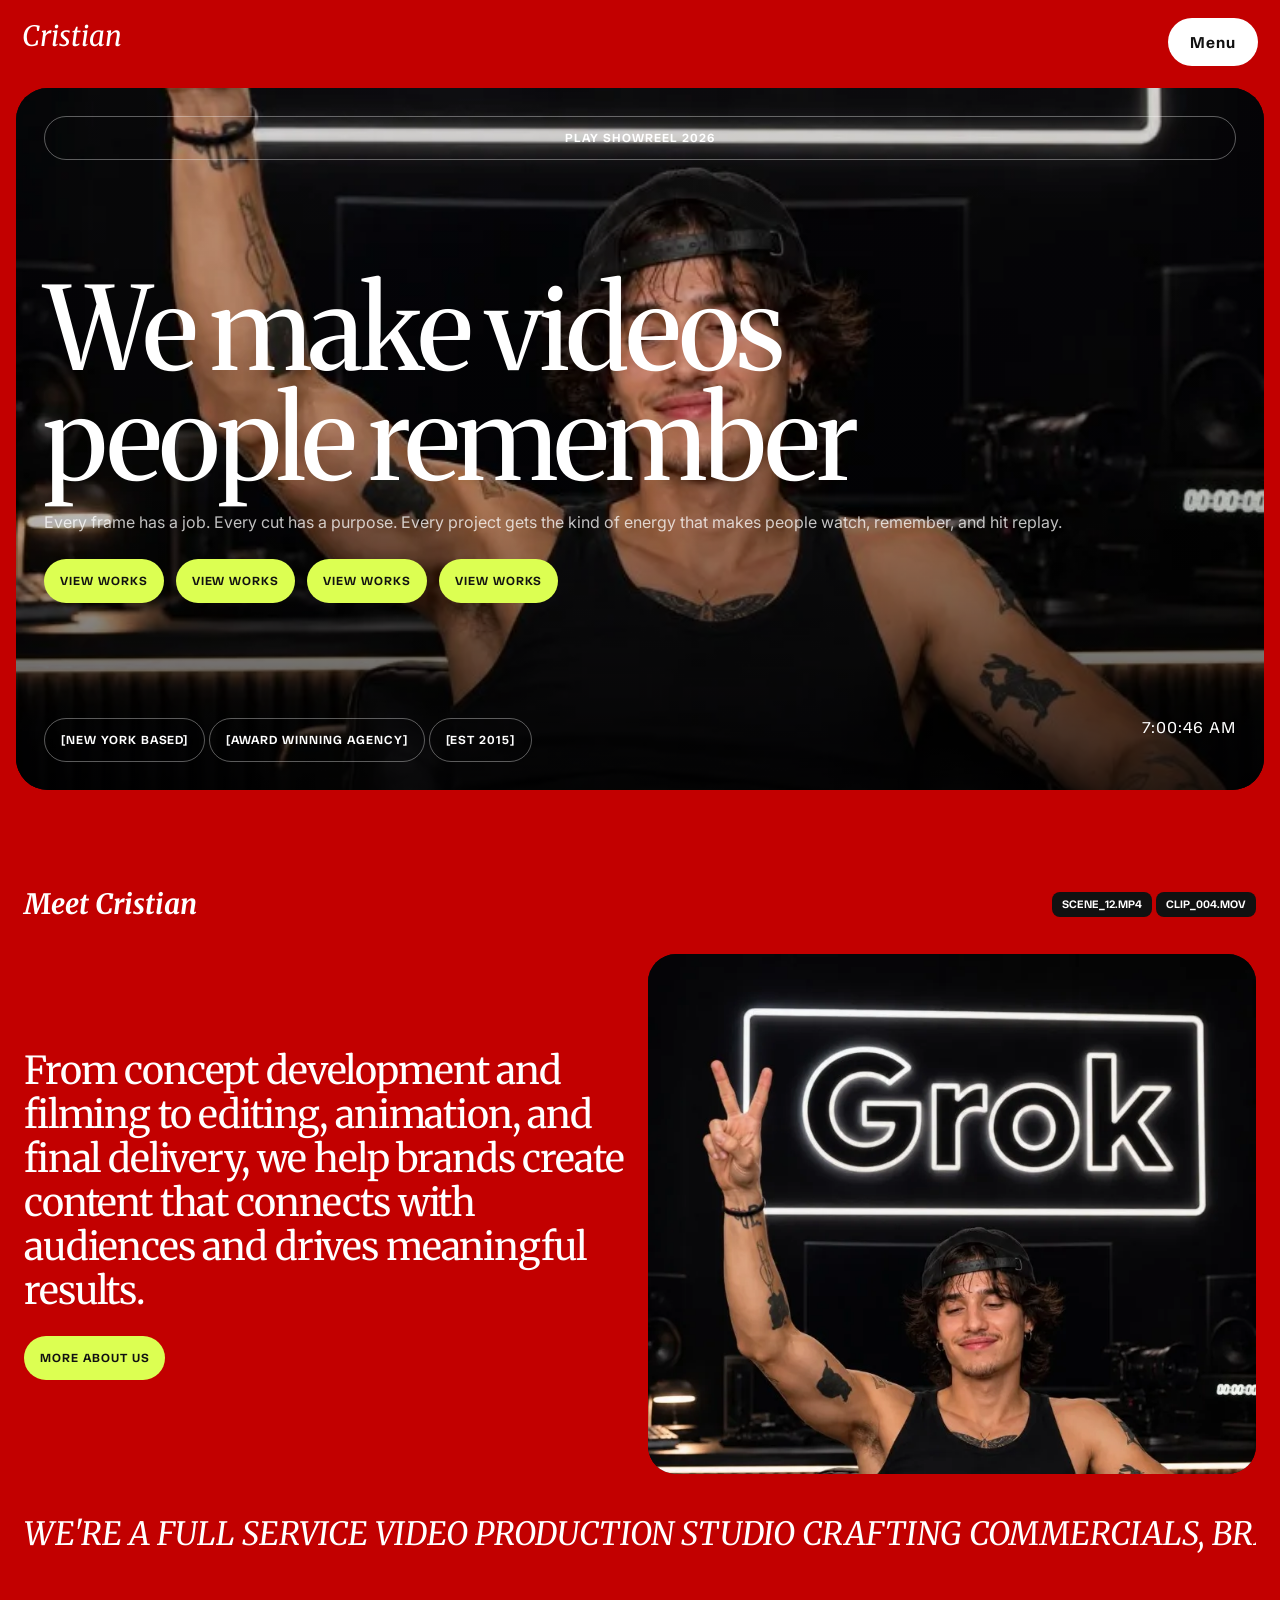
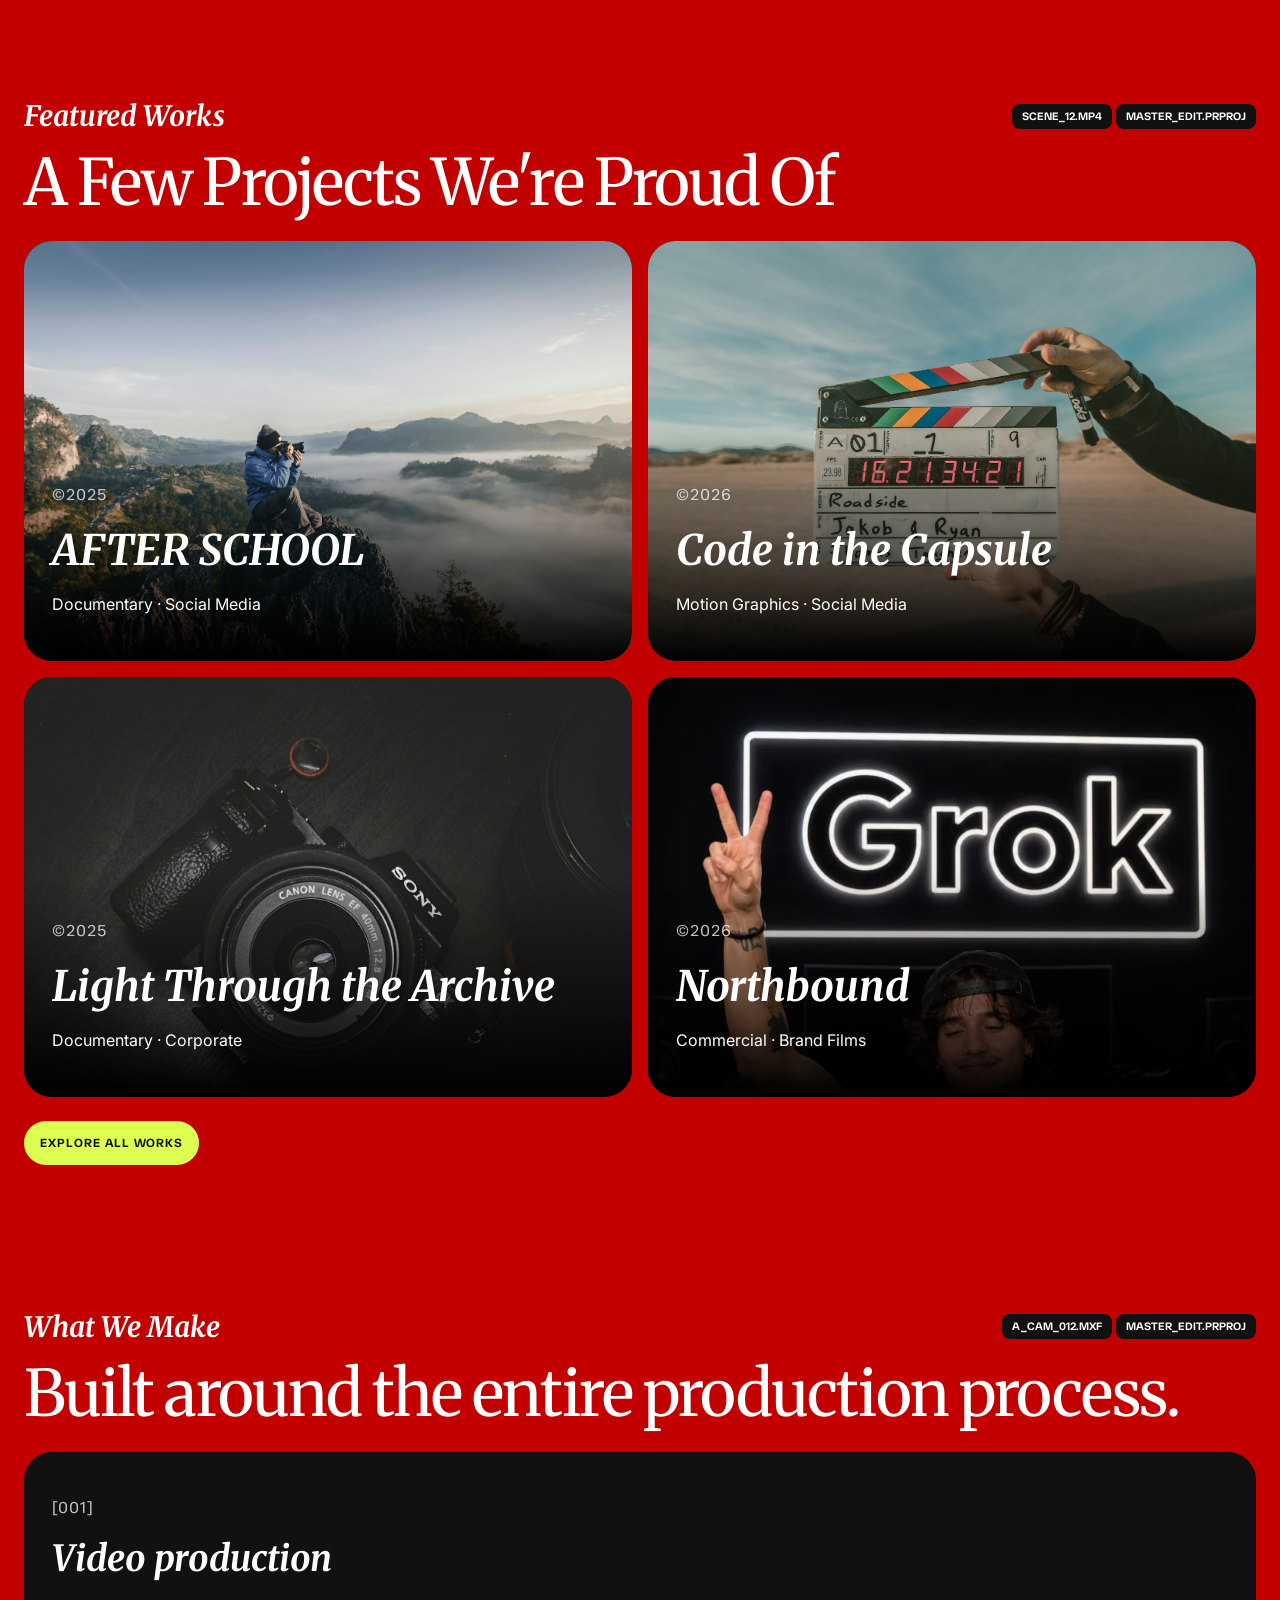
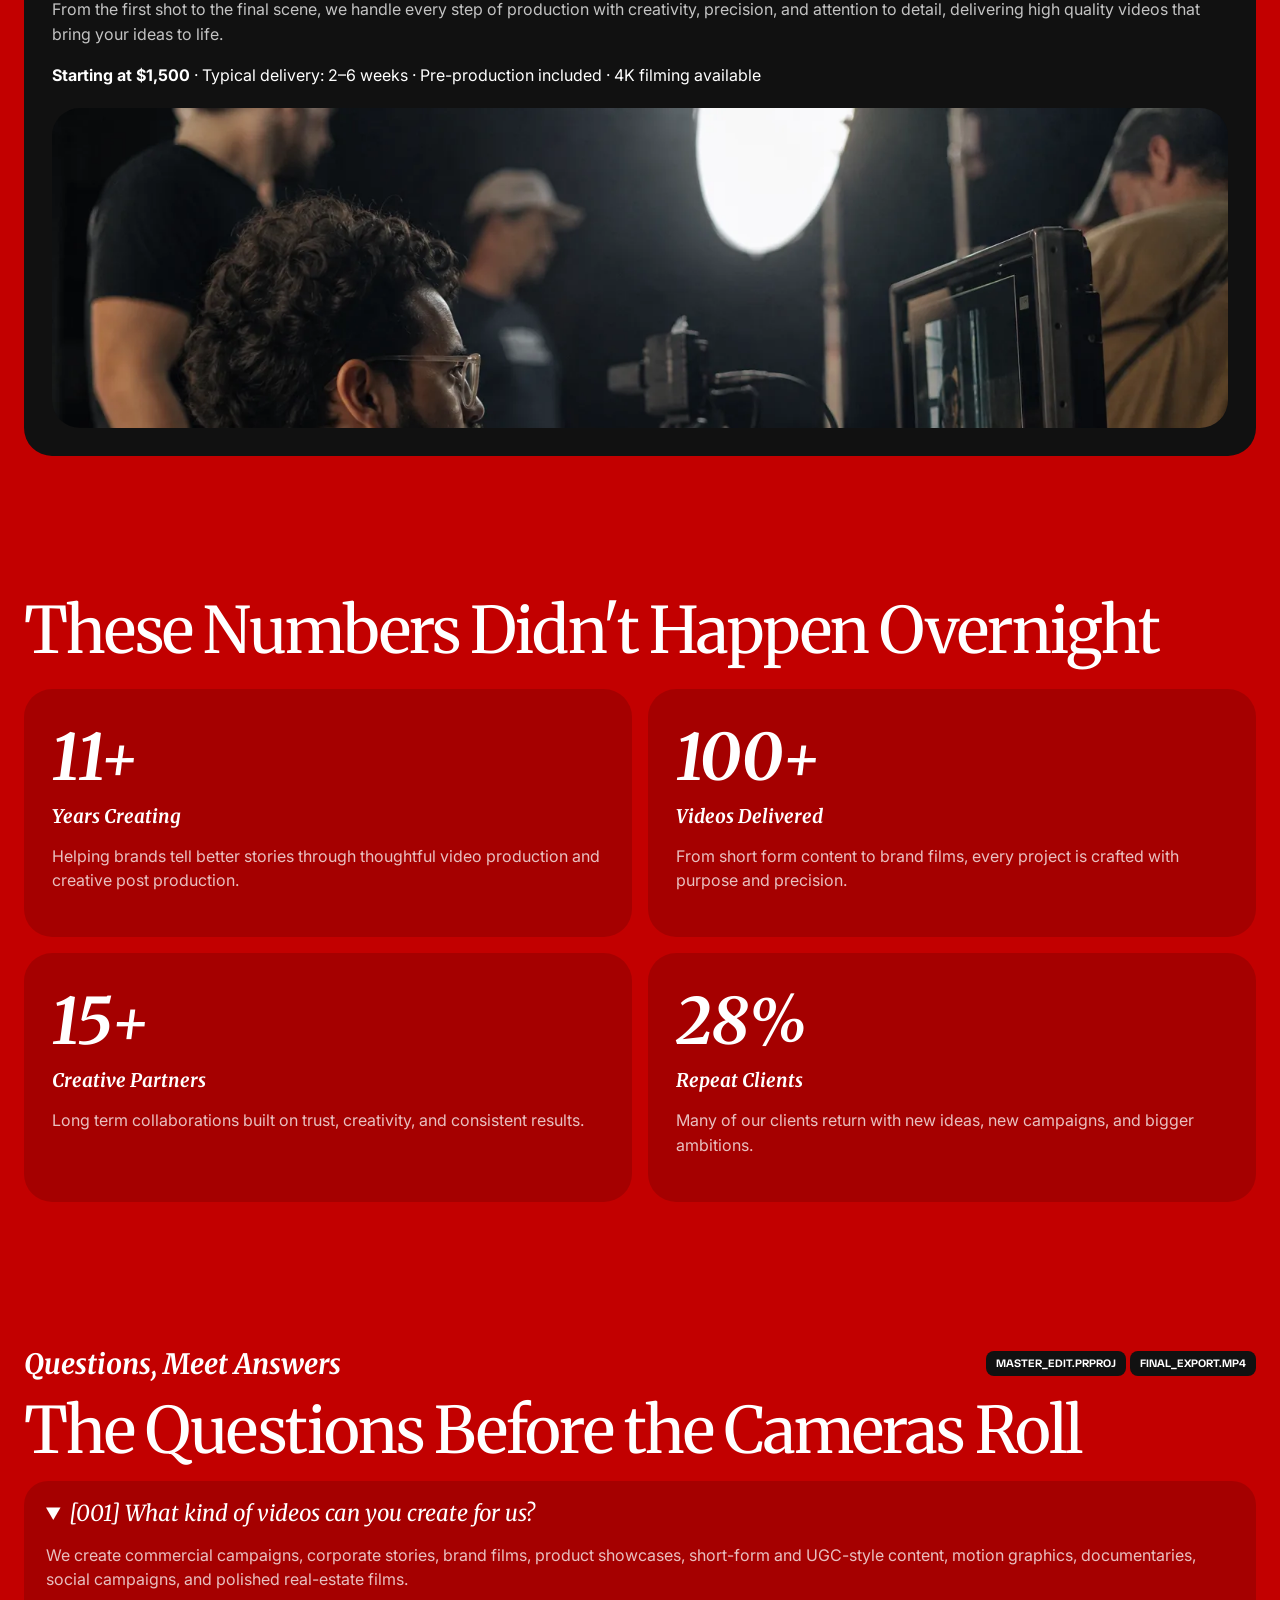
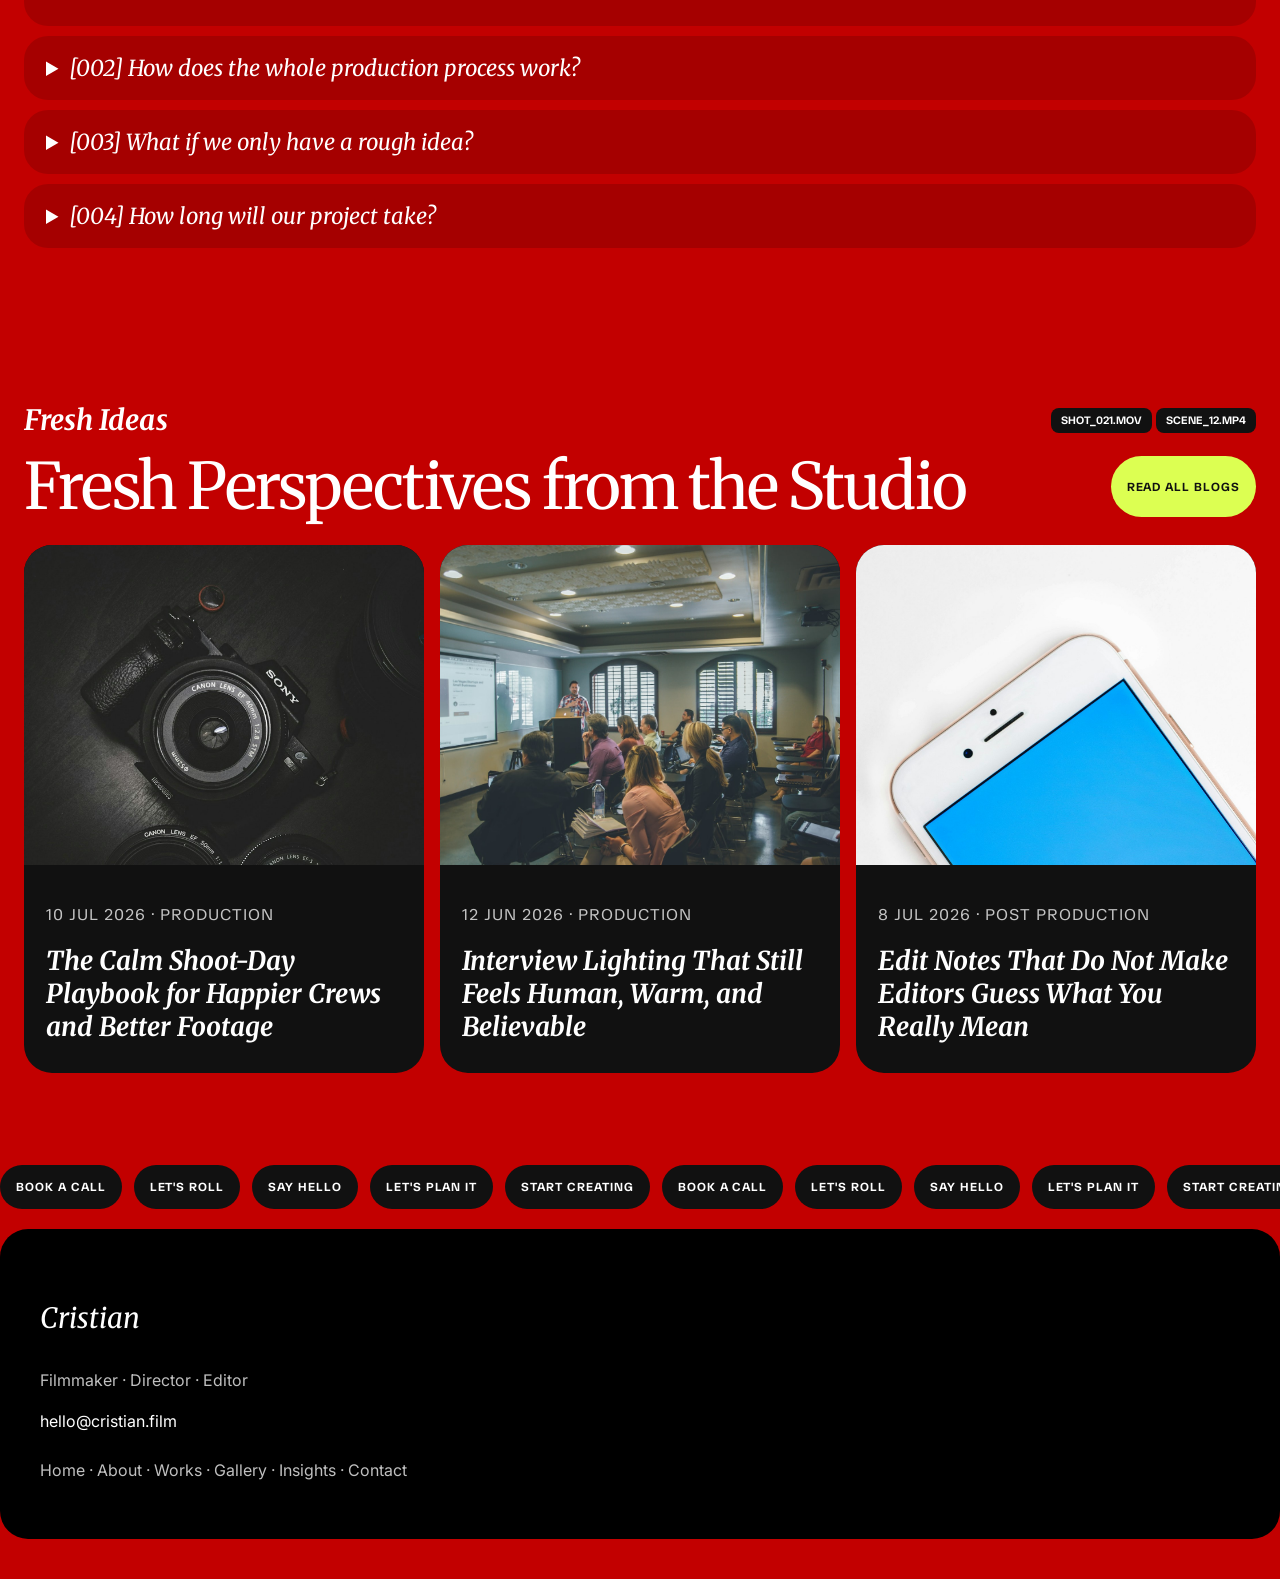
==== index.html @ 37e39948 "Publish Cristian as a static VideoFolio clone with personal photos. Co-authored-by: Cursor <cursorag" ====
<!doctype html>
<html lang="en">
<head>
  <meta charset="utf-8">
  <meta name="viewport" content="width=device-width, initial-scale=1">
  <title>Cristian — We make videos people remember</title>
  <link rel="stylesheet" href="css/site.css">
</head>
<body>
  <header class="topbar">
    <a class="logo" href="index.html">Cristian</a>
    <button class="menu-btn" id="open-menu" type="button">Menu</button>
  </header>

  <div class="overlay" id="overlay">
    <div class="overlay-top">
      <a class="logo" href="index.html">Cristian</a>
      <button class="menu-btn" id="close-menu" type="button">Close</button>
    </div>
    <nav>
      <a href="index.html"><span class="num">[01]</span> Home</a>
      <a href="works/index.html"><span class="num">[02]</span> Works</a>
      <a href="gallery/index.html"><span class="num">[03]</span> Gallery</a>
      <a href="insights/index.html"><span class="num">[04]</span> Insights</a>
      <a href="about/index.html"><span class="num">[05]</span> About</a>
      <a href="contact/index.html"><span class="num">[06]</span> Contact</a>
    </nav>
    <div class="overlay-foot">
      <button type="button" id="copy-email">hello@cristian.film</button>
      <span id="clock" class="mono"></span>
    </div>
  </div>

  <section class="hero-wrap">
    <div class="hero">
      <img src="img/cristian.webp" alt="Cristian">
      <div class="hero-inner">
        <a class="pill pill-ghost" href="contact/index.html">Play Showreel 2026</a>
        <div>
          <h1>We make videos people remember</h1>
          <p class="muted">Every frame has a job. Every cut has a purpose. Every project gets the kind of energy that makes people watch, remember, and hit replay.</p>
          <div class="marquee" style="max-width:520px;margin-top:24px">
            <div class="marquee-track">
              <a class="pill pill-lime" href="works/index.html">View Works</a>
              <a class="pill pill-lime" href="works/index.html">View Works</a>
              <a class="pill pill-lime" href="works/index.html">View Works</a>
              <a class="pill pill-lime" href="works/index.html">View Works</a>
              <a class="pill pill-lime" href="works/index.html">View Works</a>
              <a class="pill pill-lime" href="works/index.html">View Works</a>
              <a class="pill pill-lime" href="works/index.html">View Works</a>
              <a class="pill pill-lime" href="works/index.html">View Works</a>
            </div>
          </div>
        </div>
        <div style="display:flex;justify-content:space-between;gap:12px;flex-wrap:wrap">
          <div>
            <span class="pill pill-ghost">[new york based]</span>
            <span class="pill pill-ghost">[AWARD WINNING AGENCY]</span>
            <span class="pill pill-ghost">[EST 2015]</span>
          </div>
          <span id="clock-hero" class="mono"></span>
        </div>
      </div>
    </div>
  </section>

  <section class="section">
    <div class="kicker">
      <h2>Meet Cristian</h2>
      <div><span class="file">SCENE_12.MP4</span> <span class="file">CLIP_004.MOV</span></div>
    </div>
    <div class="grid-2" style="margin-top:32px;align-items:center">
      <div>
        <p class="h2" style="font-size:clamp(1.6rem,3vw,2.6rem);line-height:1.15">From concept development and filming to editing, animation, and final delivery, we help brands create content that connects with audiences and drives meaningful results.</p>
        <a class="pill pill-lime" href="about/index.html" style="margin-top:24px">More About Us</a>
      </div>
      <div class="card" style="min-height:520px">
        <img src="img/cristian.webp" alt="Cristian" style="object-position:top">
      </div>
    </div>
    <div class="marquee" style="margin-top:40px">
      <div class="marquee-track">
        <span class="serif" style="font-style:italic;font-size:32px;white-space:nowrap">WE'RE A FULL SERVICE VIDEO PRODUCTION STUDIO CRAFTING COMMERCIALS, BRAND FILMS, MOTION GRAPHICS, AND DIGITAL CONTENT FOR MODERN BUSINESSES. — </span>
        <span class="serif" style="font-style:italic;font-size:32px;white-space:nowrap">WE'RE A FULL SERVICE VIDEO PRODUCTION STUDIO CRAFTING COMMERCIALS, BRAND FILMS, MOTION GRAPHICS, AND DIGITAL CONTENT FOR MODERN BUSINESSES. — </span>
      </div>
    </div>
  </section>

  <section class="section">
    <div class="kicker">
      <h2>Featured Works</h2>
      <div><span class="file">SCENE_12.MP4</span> <span class="file">MASTER_EDIT.PRPROJ</span></div>
    </div>
    <h2 class="h2" style="margin-top:18px">A Few Projects We're Proud Of</h2>
    <div class="grid-2" style="margin-top:28px">
      <a class="card work" href="works/index.html"><img src="img/work-01.jpg" alt=""><div class="cap"><p class="mono muted">©2025</p><h3>AFTER SCHOOL</h3><p>Documentary · Social Media</p></div></a>
      <a class="card work" href="works/index.html"><img src="img/work-02.jpg" alt=""><div class="cap"><p class="mono muted">©2026</p><h3>Code in the Capsule</h3><p>Motion Graphics · Social Media</p></div></a>
      <a class="card work" href="works/index.html"><img src="img/work-04.jpg" alt=""><div class="cap"><p class="mono muted">©2025</p><h3>Light Through the Archive</h3><p>Documentary · Corporate</p></div></a>
      <a class="card work" href="works/index.html"><img src="img/cristian.webp" alt=""><div class="cap"><p class="mono muted">©2026</p><h3>Northbound</h3><p>Commercial · Brand Films</p></div></a>
    </div>
    <a class="pill pill-lime" href="works/index.html" style="margin-top:24px">Explore All Works</a>
  </section>

  <section class="section">
    <div class="kicker">
      <h2>What We Make</h2>
      <div><span class="file">A_CAM_012.MXF</span> <span class="file">MASTER_EDIT.PRPROJ</span></div>
    </div>
    <h2 class="h2" style="margin:18px 0 28px">Built around the entire production process.</h2>
    <div class="black-box">
      <p class="mono muted">[001]</p>
      <h3 class="serif" style="font-style:italic;font-size:36px;margin:8px 0">Video production</h3>
      <p class="muted">From the first shot to the final scene, we handle every step of production with creativity, precision, and attention to detail, delivering high quality videos that bring your ideas to life.</p>
      <p><strong>Starting at $1,500</strong> · Typical delivery: 2–6 weeks · Pre-production included · 4K filming available</p>
      <div class="card" style="margin-top:20px;height:320px"><img src="img/work-07.webp" alt=""></div>
    </div>
  </section>

  <section class="section">
    <h2 class="h2">These Numbers Didn't Happen Overnight</h2>
    <div class="grid-2" style="margin-top:28px">
      <div class="stat"><b>11+</b><h3>Years Creating</h3><p class="muted">Helping brands tell better stories through thoughtful video production and creative post production.</p></div>
      <div class="stat"><b>100+</b><h3>Videos Delivered</h3><p class="muted">From short form content to brand films, every project is crafted with purpose and precision.</p></div>
      <div class="stat"><b>15+</b><h3>Creative Partners</h3><p class="muted">Long term collaborations built on trust, creativity, and consistent results.</p></div>
      <div class="stat"><b>28%</b><h3>Repeat Clients</h3><p class="muted">Many of our clients return with new ideas, new campaigns, and bigger ambitions.</p></div>
    </div>
  </section>

  <section class="section">
    <div class="kicker">
      <h2>Questions, Meet Answers</h2>
      <div><span class="file">MASTER_EDIT.PRPROJ</span> <span class="file">FINAL_EXPORT.MP4</span></div>
    </div>
    <h2 class="h2" style="margin:18px 0 20px">The Questions Before the Cameras Roll</h2>
    <details open><summary>[001] What kind of videos can you create for us?</summary><p class="muted">We create commercial campaigns, corporate stories, brand films, product showcases, short-form and UGC-style content, motion graphics, documentaries, social campaigns, and polished real-estate films.</p></details>
    <details><summary>[002] How does the whole production process work?</summary><p class="muted">Every project starts with a relaxed discovery conversation about your audience, message, goals, references, timeline, and the practical details that keep everyone sane.</p></details>
    <details><summary>[003] What if we only have a rough idea?</summary><p class="muted">That is completely fine—rough ideas are often where the interesting projects begin. You can come to us with a product, a deadline, or a note that simply says make this feel more human.</p></details>
    <details><summary>[004] How long will our project take?</summary><p class="muted">A focused edit or short-form package often takes about one to three weeks, while a larger production commonly needs four to eight weeks or more.</p></details>
  </section>

  <section class="section">
    <div class="kicker">
      <h2>Fresh Ideas</h2>
      <div><span class="file">SHOT_021.MOV</span> <span class="file">SCENE_12.MP4</span></div>
    </div>
    <div style="display:flex;justify-content:space-between;gap:16px;flex-wrap:wrap;margin-top:18px">
      <h2 class="h2">Fresh Perspectives from the Studio</h2>
      <a class="pill pill-lime" href="insights/index.html">Read All Blogs</a>
    </div>
    <div class="grid-3" style="margin-top:28px">
      <a class="card" href="insights/calm-shoot-day/index.html"><img src="img/blog-01.jpg" alt=""><div style="padding:22px"><p class="mono muted">10 Jul 2026 · Production</p><h3 class="serif" style="font-style:italic;font-size:26px">The Calm Shoot-Day Playbook for Happier Crews and Better Footage</h3></div></a>
      <a class="card" href="insights/interview-lighting/index.html"><img src="img/blog-02.jpg" alt=""><div style="padding:22px"><p class="mono muted">12 Jun 2026 · Production</p><h3 class="serif" style="font-style:italic;font-size:26px">Interview Lighting That Still Feels Human, Warm, and Believable</h3></div></a>
      <a class="card" href="insights/how-we-build-a-showreel/index.html"><img src="img/blog-03.jpg" alt=""><div style="padding:22px"><p class="mono muted">8 Jul 2026 · Post Production</p><h3 class="serif" style="font-style:italic;font-size:26px">Edit Notes That Do Not Make Editors Guess What You Really Mean</h3></div></a>
    </div>
  </section>

  <footer>
    <div class="marquee">
      <div class="marquee-track">
        <a class="pill pill-dark" href="contact/index.html">Book a Call</a>
        <a class="pill pill-dark" href="contact/index.html">Let's Roll</a>
        <a class="pill pill-dark" href="contact/index.html">Say Hello</a>
        <a class="pill pill-dark" href="contact/index.html">Let's Plan It</a>
        <a class="pill pill-dark" href="contact/index.html">Start Creating</a>
        <a class="pill pill-dark" href="contact/index.html">Book a Call</a>
        <a class="pill pill-dark" href="contact/index.html">Let's Roll</a>
        <a class="pill pill-dark" href="contact/index.html">Say Hello</a>
        <a class="pill pill-dark" href="contact/index.html">Let's Plan It</a>
        <a class="pill pill-dark" href="contact/index.html">Start Creating</a>
      </div>
    </div>
    <div class="foot-box">
      <p class="logo">Cristian</p>
      <p class="muted">Filmmaker · Director · Editor</p>
      <p><a href="mailto:hello@cristian.film">hello@cristian.film</a></p>
      <p class="muted" style="margin-top:24px">Home · About · Works · Gallery · Insights · Contact</p>
    </div>
  </footer>
  <script src="js/site.js"></script>
</body>
</html>
---- css/site.css ----
@import url("https://fonts.googleapis.com/css2?family=Inter:wght@400;500;600;700&family=Merriweather:ital,wght@0,400;0,700;0,900;1,400;1,700&family=TASA+Orbiter:wght@600;700;800&display=swap");

:root {
  --red: #c20000;
  --lime: #dcff52;
  --black: #0d0d0d;
  --white: #ffffff;
}

* { box-sizing: border-box; }
html { scroll-behavior: smooth; }
body {
  margin: 0;
  background: var(--red);
  color: var(--white);
  font-family: Inter, system-ui, sans-serif;
  overflow-x: hidden;
}
img { max-width: 100%; display: block; }
a { color: inherit; text-decoration: none; }
button { font: inherit; cursor: pointer; border: 0; background: none; color: inherit; }
::selection { background: var(--lime); color: #111; }

.serif { font-family: Merriweather, Georgia, serif; }
.mono { font-family: "TASA Orbiter", ui-monospace, monospace; letter-spacing: 0.06em; text-transform: uppercase; }

.topbar {
  position: fixed; inset: 0 0 auto 0; z-index: 50;
  display: flex; justify-content: space-between; align-items: flex-start;
  padding: 18px 22px; pointer-events: none;
}
.topbar a, .topbar button { pointer-events: auto; }
.logo { font-family: Merriweather, Georgia, serif; font-style: italic; font-size: 28px; }
.menu-btn {
  background: #fff; color: #111; border-radius: 999px;
  min-height: 48px; padding: 0 22px; font-family: "TASA Orbiter", monospace;
  font-weight: 700; letter-spacing: 0.06em;
}
.menu-btn:hover { background: var(--lime); }

.overlay {
  position: fixed; inset: 0; z-index: 60; background: var(--red);
  display: none; overflow: auto;
}
.overlay.open { display: block; }
.overlay-top { display: flex; justify-content: space-between; padding: 18px 22px; }
.overlay nav { padding: 4vh 8vw 8vh; }
.overlay nav a {
  display: flex; gap: 18px; align-items: baseline;
  font-family: Merriweather, Georgia, serif;
  font-size: clamp(2.4rem, 8vw, 6.4rem); line-height: 0.92;
}
.overlay nav a:hover { color: var(--lime); }
.overlay .num { font-family: "TASA Orbiter", monospace; font-size: 14px; opacity: 0.7; }
.overlay-foot {
  display: flex; justify-content: space-between; gap: 24px; flex-wrap: wrap;
  padding: 0 8vw 40px; font-family: Merriweather, Georgia, serif; font-style: italic; font-size: 22px;
}

.hero-wrap { padding: 88px 16px 24px; }
.hero {
  position: relative; min-height: 78vh; border-radius: 32px; overflow: hidden;
  background: #111;
}
.hero img, .hero video { position: absolute; inset: 0; width: 100%; height: 100%; object-fit: cover; }
.hero::after {
  content: ""; position: absolute; inset: 0;
  background: linear-gradient(to top, rgba(0,0,0,.78), rgba(0,0,0,.2) 45%, rgba(0,0,0,.15));
}
.hero-inner { position: relative; z-index: 1; min-height: 78vh; display: flex; flex-direction: column; justify-content: space-between; padding: 28px; }
.pill {
  display: inline-flex; align-items: center; justify-content: center;
  min-height: 44px; padding: 8px 16px; border-radius: 999px;
  font-family: "TASA Orbiter", monospace; font-size: 12px; font-weight: 700; letter-spacing: 0.08em; text-transform: uppercase;
}
.pill-lime { background: var(--lime); color: #111; }
.pill-ghost { border: 1px solid rgba(255,255,255,.35); }
.pill-dark { background: #111; color: #fff; }
h1, .h1 {
  font-family: Merriweather, Georgia, serif; font-weight: 400; letter-spacing: -0.03em;
  line-height: 0.95; font-size: clamp(2.8rem, 9vw, 7.2rem); margin: 0;
}
.h2 {
  font-family: Merriweather, Georgia, serif; font-weight: 400; letter-spacing: -0.03em;
  line-height: 0.95; font-size: clamp(2rem, 5vw, 4.4rem); margin: 0;
}
.section { padding: 72px 24px; max-width: 1600px; margin: 0 auto; }
.kicker { display: flex; justify-content: space-between; align-items: center; gap: 16px; flex-wrap: wrap; }
.kicker h2 { font-family: Merriweather, Georgia, serif; font-style: italic; font-size: 28px; margin: 0; }
.file {
  display: inline-flex; padding: 6px 10px; border-radius: 8px; background: #111;
  font-family: "TASA Orbiter", monospace; font-size: 11px; font-weight: 700;
}
.marquee { overflow: hidden; }
.marquee-track { display: flex; gap: 12px; width: max-content; animation: slide 22s linear infinite; }
@keyframes slide { to { transform: translateX(-50%); } }
.card { border-radius: 28px; overflow: hidden; background: #111; position: relative; }
.card img { width: 100%; height: 320px; object-fit: cover; object-position: top; }
.work img {
  position: absolute; inset: 0; width: 100%; height: 100%; object-fit: cover;
}
.card[style*="min-height"] > img {
  position: absolute; inset: 0; width: 100%; height: 100%; object-fit: cover;
}
.grid-2 { display: grid; gap: 16px; grid-template-columns: 1fr; }
@media (min-width: 860px) { .grid-2 { grid-template-columns: 1fr 1fr; } }
.grid-3 { display: grid; gap: 16px; }
@media (min-width: 900px) { .grid-3 { grid-template-columns: 1fr 1fr 1fr; } }
.work { min-height: 420px; display: block; }
.work .cap {
  position: absolute; left: 0; right: 0; bottom: 0; padding: 28px;
  background: linear-gradient(to top, #000, transparent);
}
.work h3 { font-family: Merriweather, Georgia, serif; font-style: italic; font-size: 42px; margin: 6px 0 0; }
.filters { display: flex; flex-wrap: wrap; gap: 8px; margin: 28px 0 0; }
.black-box { background: #111; color: #fff; border-radius: 28px; padding: 28px; }
.stat { background: rgba(0,0,0,.15); border-radius: 28px; padding: 28px; }
.stat b { font-family: Merriweather, Georgia, serif; font-style: italic; font-size: 64px; display: block; }
details { background: rgba(0,0,0,.15); border-radius: 24px; padding: 18px 22px; margin: 10px 0; }
details summary { font-family: Merriweather, Georgia, serif; font-style: italic; font-size: 22px; cursor: pointer; }
footer { padding: 20px 0 40px; }
.foot-box { max-width: 1600px; margin: 20px auto 0; background: #000; border-radius: 28px; padding: 40px; }
.muted { opacity: 0.75; }
.page { padding: 120px 24px 80px; max-width: 1600px; margin: 0 auto; }
.page > h1 { max-width: 14ch; }
.lead { max-width: 720px; margin-top: 18px; font-size: 18px; line-height: 1.55; }
.process, .team { margin-top: 18px; }
.process h3, .team h3 { font-family: Merriweather, Georgia, serif; font-style: italic; font-size: 28px; margin: 8px 0; }
.pad { padding: 28px; min-height: auto; }
.overlay-foot button:hover { color: var(--lime); }
h3 { font-family: Merriweather, Georgia, serif; font-style: italic; margin: 8px 0; }
p { line-height: 1.55; }
.hero-inner h1 { max-width: 12ch; }
.cta-row { display: flex; flex-wrap: wrap; gap: 10px; margin-top: 28px; }
.foot-nav { display: flex; flex-wrap: wrap; gap: 18px; margin-top: 28px; }
.foot-nav a:hover { color: var(--lime); }
form { display: grid; gap: 16px; }
input, textarea {
  width: 100%; border: 1px solid rgba(255,255,255,.15); background: rgba(255,255,255,.05);
  color: #fff; border-radius: 16px; padding: 14px 16px; min-height: 46px;
}
label { font-family: "TASA Orbiter", monospace; font-size: 11px; opacity: 0.7; }
@media (prefers-reduced-motion: reduce) { .marquee-track { animation: none; } }
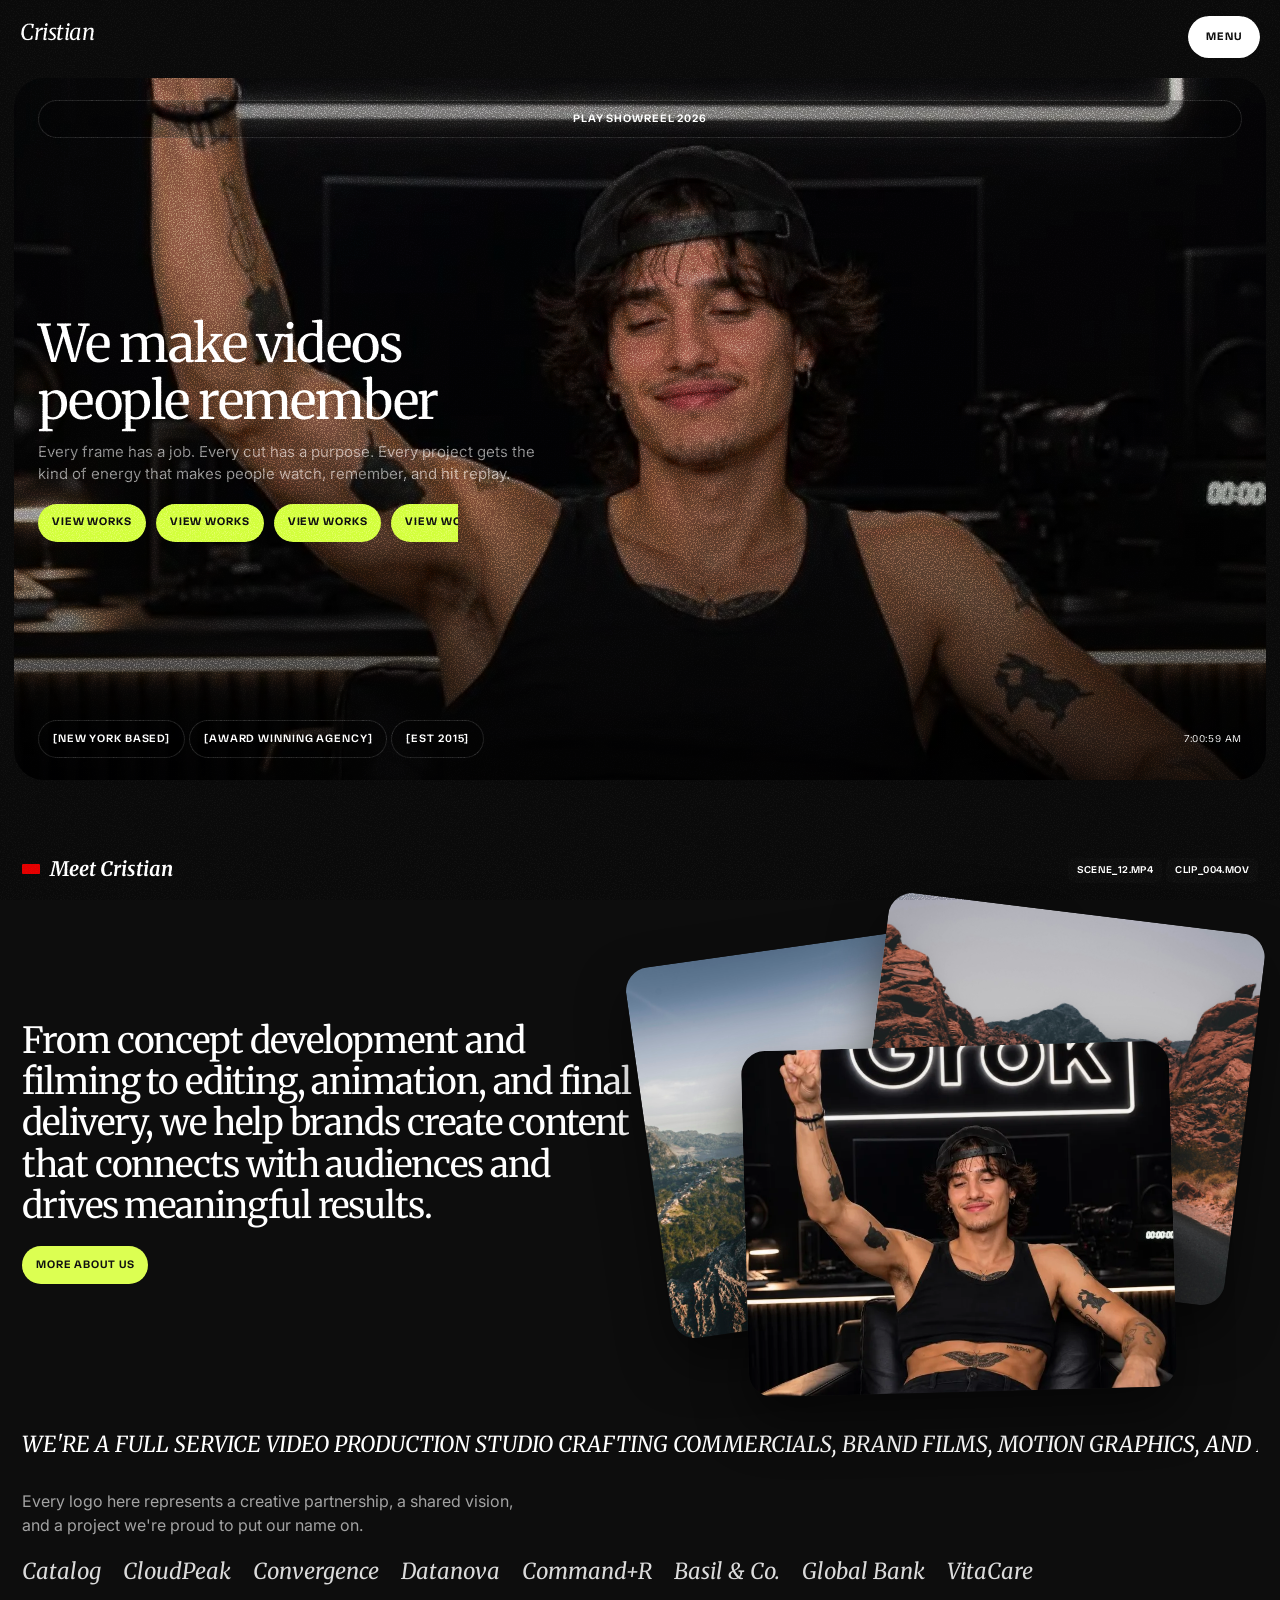
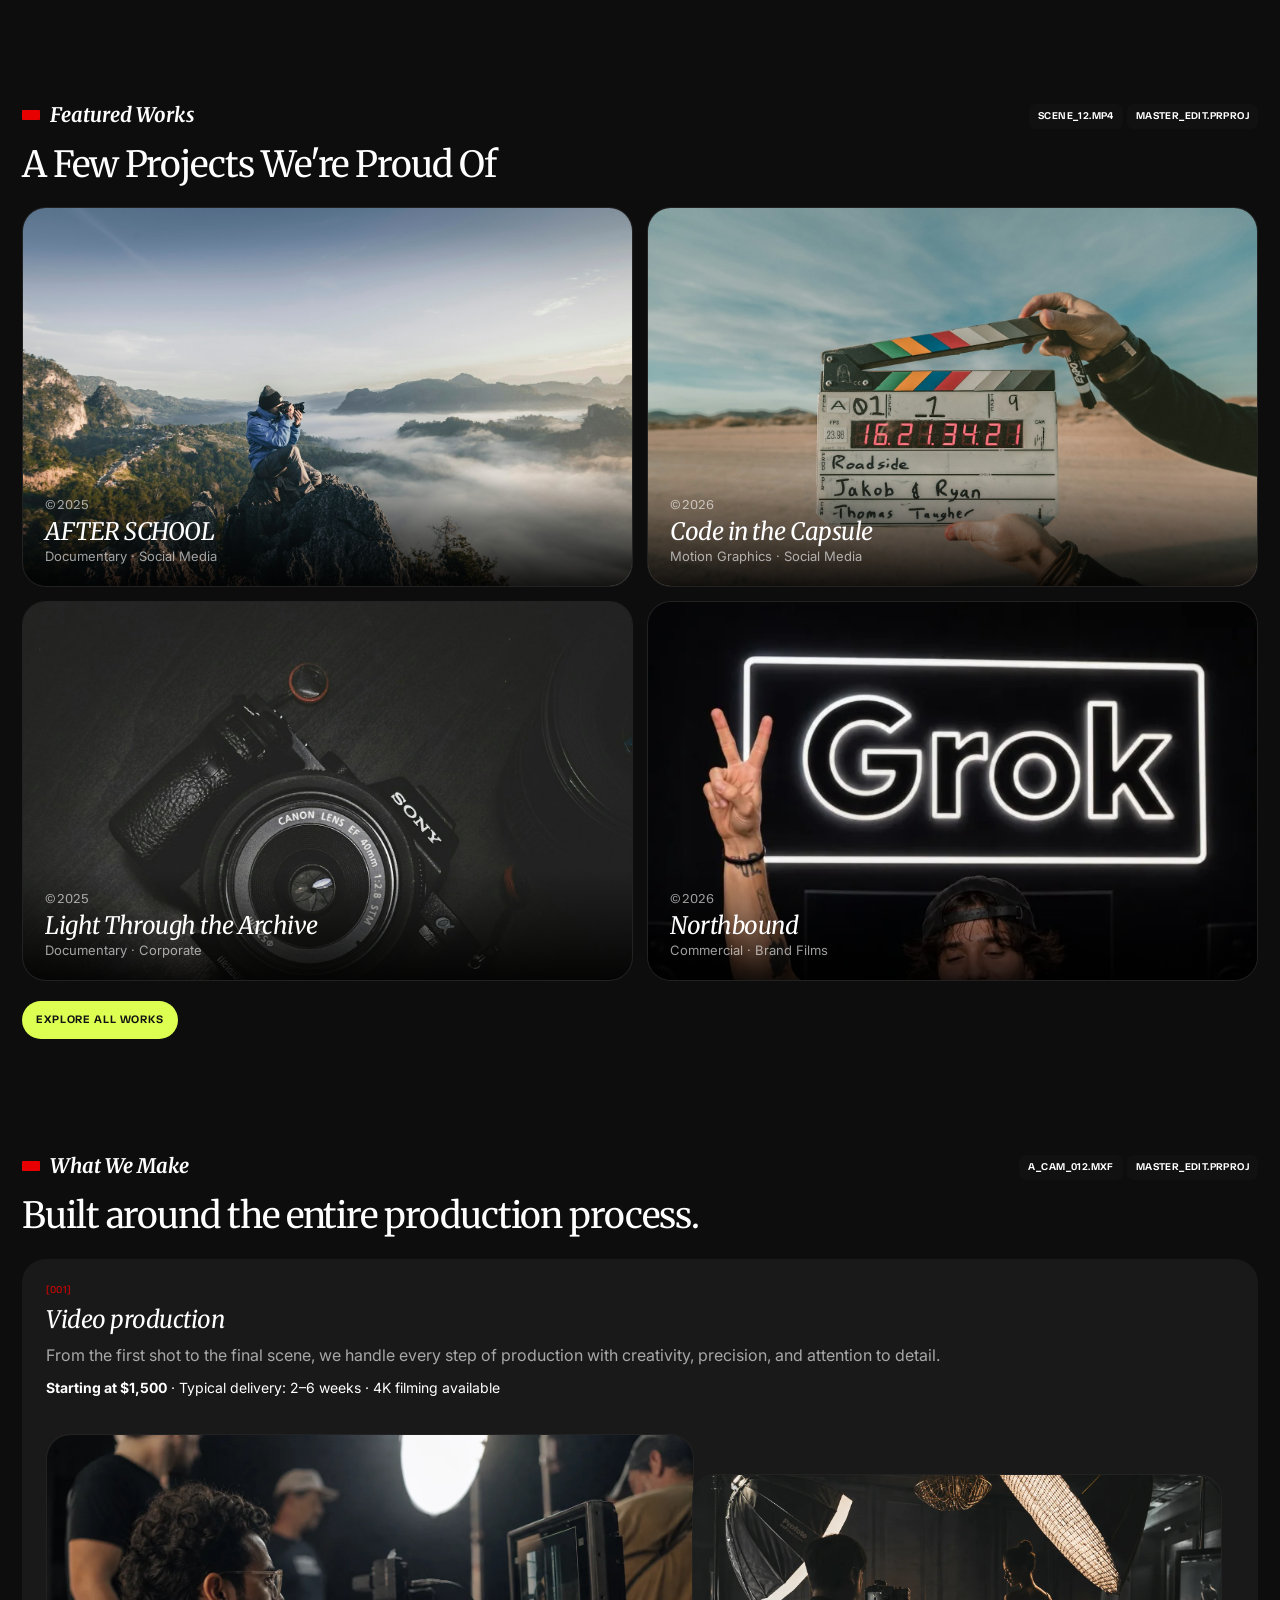
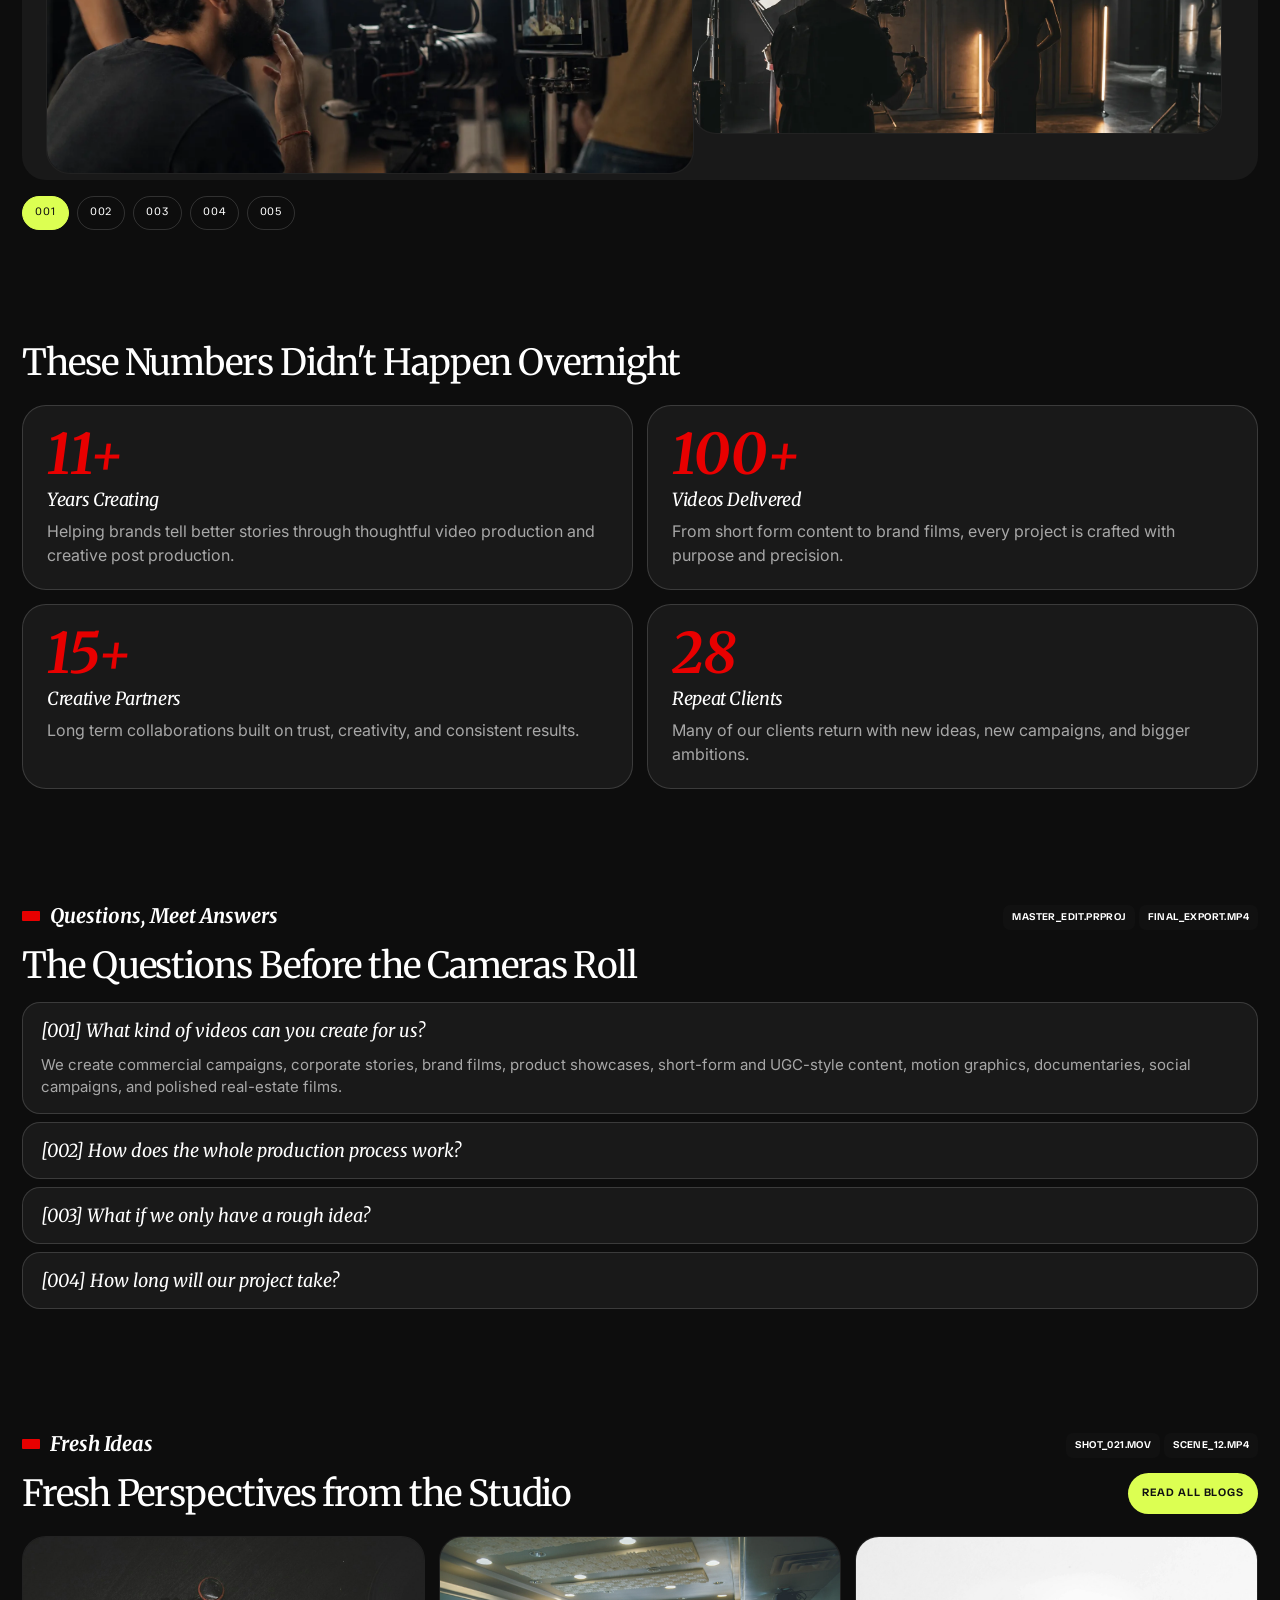
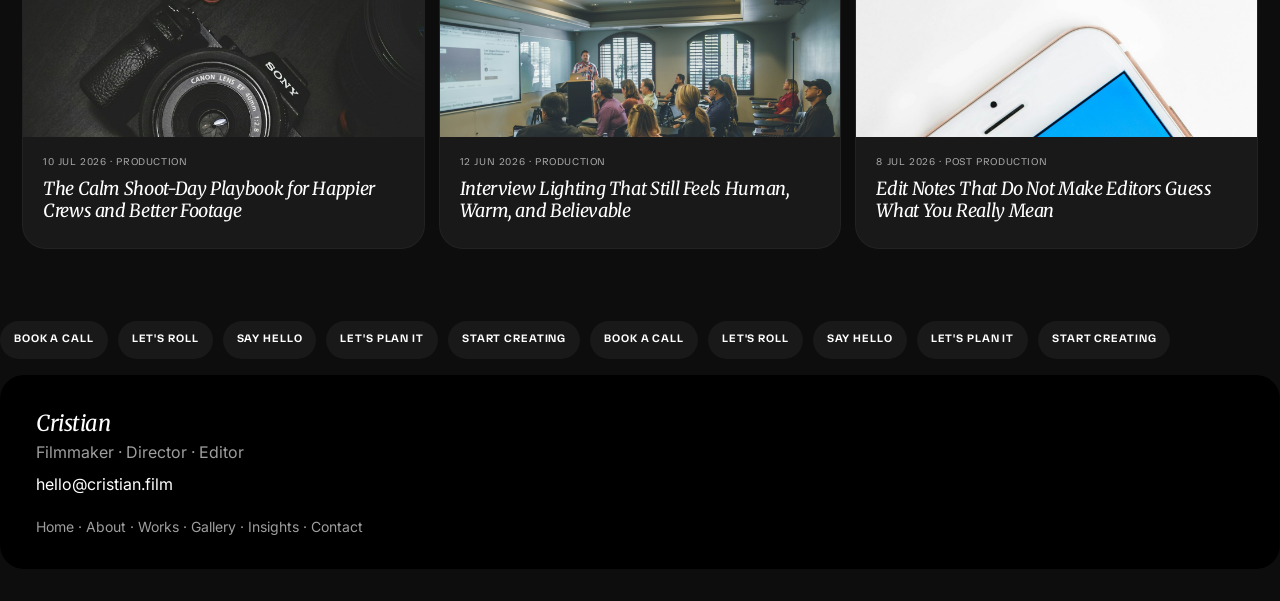
==== commit f25d63b4: "Match VideoFolio: black grain canvas, red details, tighter type, glitch and stacked slides." ====
--- a/index.html
+++ b/index.html
@@ -32,14 +32,14 @@
   </div>
 
   <section class="hero-wrap">
-    <div class="hero">
+    <div class="hero media">
       <img src="img/cristian.webp" alt="Cristian">
       <div class="hero-inner">
         <a class="pill pill-ghost" href="contact/index.html">Play Showreel 2026</a>
         <div>
           <h1>We make videos people remember</h1>
           <p class="muted">Every frame has a job. Every cut has a purpose. Every project gets the kind of energy that makes people watch, remember, and hit replay.</p>
-          <div class="marquee" style="max-width:520px;margin-top:24px">
+          <div class="marquee" style="max-width:420px;margin-top:18px">
             <div class="marquee-track">
               <a class="pill pill-lime" href="works/index.html">View Works</a>
               <a class="pill pill-lime" href="works/index.html">View Works</a>
@@ -52,7 +52,7 @@
             </div>
           </div>
         </div>
-        <div style="display:flex;justify-content:space-between;gap:12px;flex-wrap:wrap">
+        <div style="display:flex;justify-content:space-between;gap:12px;flex-wrap:wrap;align-items:center">
           <div>
             <span class="pill pill-ghost">[new york based]</span>
             <span class="pill pill-ghost">[AWARD WINNING AGENCY]</span>
@@ -66,72 +66,130 @@
 
   <section class="section">
     <div class="kicker">
-      <h2>Meet Cristian</h2>
+      <h2 class="label">Meet Cristian</h2>
       <div><span class="file">SCENE_12.MP4</span> <span class="file">CLIP_004.MOV</span></div>
     </div>
-    <div class="grid-2" style="margin-top:32px;align-items:center">
+    <div class="grid-2" style="margin-top:28px;align-items:center">
       <div>
-        <p class="h2" style="font-size:clamp(1.6rem,3vw,2.6rem);line-height:1.15">From concept development and filming to editing, animation, and final delivery, we help brands create content that connects with audiences and drives meaningful results.</p>
-        <a class="pill pill-lime" href="about/index.html" style="margin-top:24px">More About Us</a>
-      </div>
-      <div class="card" style="min-height:520px">
-        <img src="img/cristian.webp" alt="Cristian" style="object-position:top">
-      </div>
-    </div>
-    <div class="marquee" style="margin-top:40px">
+        <p class="h2">From concept development and filming to editing, animation, and final delivery, we help brands create content that connects with audiences and drives meaningful results.</p>
+        <a class="pill pill-lime" href="about/index.html" style="margin-top:20px">More About Us</a>
+      </div>
+      <div class="stack">
+        <img class="s1" src="img/work-01.jpg" alt="">
+        <img class="s2" src="img/gal-01.jpg" alt="">
+        <img class="s3" src="img/cristian.webp" alt="Cristian">
+      </div>
+    </div>
+    <div class="marquee" style="margin-top:36px">
       <div class="marquee-track">
-        <span class="serif" style="font-style:italic;font-size:32px;white-space:nowrap">WE'RE A FULL SERVICE VIDEO PRODUCTION STUDIO CRAFTING COMMERCIALS, BRAND FILMS, MOTION GRAPHICS, AND DIGITAL CONTENT FOR MODERN BUSINESSES. — </span>
-        <span class="serif" style="font-style:italic;font-size:32px;white-space:nowrap">WE'RE A FULL SERVICE VIDEO PRODUCTION STUDIO CRAFTING COMMERCIALS, BRAND FILMS, MOTION GRAPHICS, AND DIGITAL CONTENT FOR MODERN BUSINESSES. — </span>
-      </div>
-    </div>
-  </section>
-
-  <section class="section">
-    <div class="kicker">
-      <h2>Featured Works</h2>
+        <span class="serif" style="font-style:italic;font-size:22px;white-space:nowrap">WE'RE A FULL SERVICE VIDEO PRODUCTION STUDIO CRAFTING COMMERCIALS, BRAND FILMS, MOTION GRAPHICS, AND DIGITAL CONTENT FOR MODERN BUSINESSES. — </span>
+        <span class="serif" style="font-style:italic;font-size:22px;white-space:nowrap">WE'RE A FULL SERVICE VIDEO PRODUCTION STUDIO CRAFTING COMMERCIALS, BRAND FILMS, MOTION GRAPHICS, AND DIGITAL CONTENT FOR MODERN BUSINESSES. — </span>
+      </div>
+    </div>
+    <p class="muted" style="margin-top:28px;max-width:520px">Every logo here represents a creative partnership, a shared vision, and a project we're proud to put our name on.</p>
+    <div class="logo-row">
+      <span>Catalog</span><span>CloudPeak</span><span>Convergence</span><span>Datanova</span><span>Command+R</span><span>Basil &amp; Co.</span><span>Global Bank</span><span>VitaCare</span>
+    </div>
+  </section>
+
+  <section class="section">
+    <div class="kicker">
+      <h2 class="label">Featured Works</h2>
       <div><span class="file">SCENE_12.MP4</span> <span class="file">MASTER_EDIT.PRPROJ</span></div>
     </div>
-    <h2 class="h2" style="margin-top:18px">A Few Projects We're Proud Of</h2>
-    <div class="grid-2" style="margin-top:28px">
-      <a class="card work" href="works/index.html"><img src="img/work-01.jpg" alt=""><div class="cap"><p class="mono muted">©2025</p><h3>AFTER SCHOOL</h3><p>Documentary · Social Media</p></div></a>
-      <a class="card work" href="works/index.html"><img src="img/work-02.jpg" alt=""><div class="cap"><p class="mono muted">©2026</p><h3>Code in the Capsule</h3><p>Motion Graphics · Social Media</p></div></a>
-      <a class="card work" href="works/index.html"><img src="img/work-04.jpg" alt=""><div class="cap"><p class="mono muted">©2025</p><h3>Light Through the Archive</h3><p>Documentary · Corporate</p></div></a>
-      <a class="card work" href="works/index.html"><img src="img/cristian.webp" alt=""><div class="cap"><p class="mono muted">©2026</p><h3>Northbound</h3><p>Commercial · Brand Films</p></div></a>
-    </div>
-    <a class="pill pill-lime" href="works/index.html" style="margin-top:24px">Explore All Works</a>
-  </section>
-
-  <section class="section">
-    <div class="kicker">
-      <h2>What We Make</h2>
+    <h2 class="h2" style="margin-top:14px">A Few Projects We're Proud Of</h2>
+    <div class="grid-2" style="margin-top:22px">
+      <a class="card work media" href="works/index.html"><img src="img/work-01.jpg" alt=""><div class="cap"><p class="mono">©2025</p><h3>AFTER SCHOOL</h3><p>Documentary · Social Media</p></div></a>
+      <a class="card work media" href="works/index.html"><img src="img/work-02.jpg" alt=""><div class="cap"><p class="mono">©2026</p><h3>Code in the Capsule</h3><p>Motion Graphics · Social Media</p></div></a>
+      <a class="card work media" href="works/index.html"><img src="img/work-04.jpg" alt=""><div class="cap"><p class="mono">©2025</p><h3>Light Through the Archive</h3><p>Documentary · Corporate</p></div></a>
+      <a class="card work media" href="works/index.html"><img src="img/cristian.webp" alt=""><div class="cap"><p class="mono">©2026</p><h3>Northbound</h3><p>Commercial · Brand Films</p></div></a>
+    </div>
+    <a class="pill pill-lime" href="works/index.html" style="margin-top:20px">Explore All Works</a>
+  </section>
+
+  <section class="section">
+    <div class="kicker">
+      <h2 class="label">What We Make</h2>
       <div><span class="file">A_CAM_012.MXF</span> <span class="file">MASTER_EDIT.PRPROJ</span></div>
     </div>
-    <h2 class="h2" style="margin:18px 0 28px">Built around the entire production process.</h2>
-    <div class="black-box">
-      <p class="mono muted">[001]</p>
-      <h3 class="serif" style="font-style:italic;font-size:36px;margin:8px 0">Video production</h3>
-      <p class="muted">From the first shot to the final scene, we handle every step of production with creativity, precision, and attention to detail, delivering high quality videos that bring your ideas to life.</p>
-      <p><strong>Starting at $1,500</strong> · Typical delivery: 2–6 weeks · Pre-production included · 4K filming available</p>
-      <div class="card" style="margin-top:20px;height:320px"><img src="img/work-07.webp" alt=""></div>
+    <h2 class="h2" style="margin:14px 0 22px">Built around the entire production process.</h2>
+    <div class="slideshow" id="services">
+      <article class="slide is-on black-box">
+        <p class="mono" style="color:var(--red)">[001]</p>
+        <h3>Video production</h3>
+        <p class="muted">From the first shot to the final scene, we handle every step of production with creativity, precision, and attention to detail.</p>
+        <p style="margin-top:10px;font-size:14px"><strong>Starting at $1,500</strong> · Typical delivery: 2–6 weeks · 4K filming available</p>
+        <div class="overlap" style="margin-top:18px">
+          <div class="card a media" style="min-height:340px"><img src="img/work-07.webp" alt=""></div>
+          <div class="card b media" style="min-height:260px"><img src="img/work-08.webp" alt=""></div>
+        </div>
+      </article>
+      <article class="slide black-box">
+        <p class="mono" style="color:var(--red)">[002]</p>
+        <h3>Video editing</h3>
+        <p class="muted">Every great video is shaped in the edit. We transform raw footage into polished, engaging content with seamless cuts and professional finishing.</p>
+        <p style="margin-top:10px;font-size:14px"><strong>Starting at $99</strong> · Typical delivery: 2–5 business days · 4K export</p>
+        <div class="overlap" style="margin-top:18px">
+          <div class="card a media" style="min-height:340px"><img src="img/work-02.jpg" alt=""></div>
+          <div class="card b media" style="min-height:260px"><img src="img/blog-04.webp" alt=""></div>
+        </div>
+      </article>
+      <article class="slide black-box">
+        <p class="mono" style="color:var(--red)">[003]</p>
+        <h3>Motion graphics</h3>
+        <p class="muted">Bring static ideas to life with eye catching motion, smooth animations, and dynamic visuals that help your brand stand out.</p>
+        <p style="margin-top:10px;font-size:14px"><strong>Starting at $399</strong> · Typical delivery: 5–10 business days</p>
+        <div class="overlap" style="margin-top:18px">
+          <div class="card a media" style="min-height:340px"><img src="img/work-04.jpg" alt=""></div>
+          <div class="card b media" style="min-height:260px"><img src="img/gal-03.jpg" alt=""></div>
+        </div>
+      </article>
+      <article class="slide black-box">
+        <p class="mono" style="color:var(--red)">[004]</p>
+        <h3>Post production</h3>
+        <p class="muted">The finishing touches that make all the difference. Color, sound, and masters ready for any screen.</p>
+        <p style="margin-top:10px;font-size:14px"><strong>Starting at $249</strong> · Typical delivery: 3–7 business days</p>
+        <div class="overlap" style="margin-top:18px">
+          <div class="card a media" style="min-height:340px"><img src="img/blog-03.jpg" alt=""></div>
+          <div class="card b media" style="min-height:260px"><img src="img/work-09.webp" alt=""></div>
+        </div>
+      </article>
+      <article class="slide black-box">
+        <p class="mono" style="color:var(--red)">[005]</p>
+        <h3>Content creation</h3>
+        <p class="muted">Create content that stops the scroll and starts conversations. Platform ready work designed to connect.</p>
+        <p style="margin-top:10px;font-size:14px"><strong>Starting at $299</strong> · Typical delivery: 3–5 business days</p>
+        <div class="overlap" style="margin-top:18px">
+          <div class="card a media" style="min-height:340px"><img src="img/gal-02.jpg" alt=""></div>
+          <div class="card b media" style="min-height:260px"><img src="img/cristian.webp" alt=""></div>
+        </div>
+      </article>
+      <div class="slide-nav">
+        <button class="on" data-slide="0" type="button">001</button>
+        <button data-slide="1" type="button">002</button>
+        <button data-slide="2" type="button">003</button>
+        <button data-slide="3" type="button">004</button>
+        <button data-slide="4" type="button">005</button>
+      </div>
     </div>
   </section>
 
   <section class="section">
     <h2 class="h2">These Numbers Didn't Happen Overnight</h2>
-    <div class="grid-2" style="margin-top:28px">
+    <div class="grid-2" style="margin-top:22px">
       <div class="stat"><b>11+</b><h3>Years Creating</h3><p class="muted">Helping brands tell better stories through thoughtful video production and creative post production.</p></div>
       <div class="stat"><b>100+</b><h3>Videos Delivered</h3><p class="muted">From short form content to brand films, every project is crafted with purpose and precision.</p></div>
       <div class="stat"><b>15+</b><h3>Creative Partners</h3><p class="muted">Long term collaborations built on trust, creativity, and consistent results.</p></div>
-      <div class="stat"><b>28%</b><h3>Repeat Clients</h3><p class="muted">Many of our clients return with new ideas, new campaigns, and bigger ambitions.</p></div>
-    </div>
-  </section>
-
-  <section class="section">
-    <div class="kicker">
-      <h2>Questions, Meet Answers</h2>
+      <div class="stat"><b>28</b><h3>Repeat Clients</h3><p class="muted">Many of our clients return with new ideas, new campaigns, and bigger ambitions.</p></div>
+    </div>
+  </section>
+
+  <section class="section">
+    <div class="kicker">
+      <h2 class="label">Questions, Meet Answers</h2>
       <div><span class="file">MASTER_EDIT.PRPROJ</span> <span class="file">FINAL_EXPORT.MP4</span></div>
     </div>
-    <h2 class="h2" style="margin:18px 0 20px">The Questions Before the Cameras Roll</h2>
+    <h2 class="h2" style="margin:14px 0 16px">The Questions Before the Cameras Roll</h2>
     <details open><summary>[001] What kind of videos can you create for us?</summary><p class="muted">We create commercial campaigns, corporate stories, brand films, product showcases, short-form and UGC-style content, motion graphics, documentaries, social campaigns, and polished real-estate films.</p></details>
     <details><summary>[002] How does the whole production process work?</summary><p class="muted">Every project starts with a relaxed discovery conversation about your audience, message, goals, references, timeline, and the practical details that keep everyone sane.</p></details>
     <details><summary>[003] What if we only have a rough idea?</summary><p class="muted">That is completely fine—rough ideas are often where the interesting projects begin. You can come to us with a product, a deadline, or a note that simply says make this feel more human.</p></details>
@@ -140,17 +198,17 @@
 
   <section class="section">
     <div class="kicker">
-      <h2>Fresh Ideas</h2>
+      <h2 class="label">Fresh Ideas</h2>
       <div><span class="file">SHOT_021.MOV</span> <span class="file">SCENE_12.MP4</span></div>
     </div>
-    <div style="display:flex;justify-content:space-between;gap:16px;flex-wrap:wrap;margin-top:18px">
+    <div style="display:flex;justify-content:space-between;gap:16px;flex-wrap:wrap;margin-top:14px">
       <h2 class="h2">Fresh Perspectives from the Studio</h2>
       <a class="pill pill-lime" href="insights/index.html">Read All Blogs</a>
     </div>
-    <div class="grid-3" style="margin-top:28px">
-      <a class="card" href="insights/calm-shoot-day/index.html"><img src="img/blog-01.jpg" alt=""><div style="padding:22px"><p class="mono muted">10 Jul 2026 · Production</p><h3 class="serif" style="font-style:italic;font-size:26px">The Calm Shoot-Day Playbook for Happier Crews and Better Footage</h3></div></a>
-      <a class="card" href="insights/interview-lighting/index.html"><img src="img/blog-02.jpg" alt=""><div style="padding:22px"><p class="mono muted">12 Jun 2026 · Production</p><h3 class="serif" style="font-style:italic;font-size:26px">Interview Lighting That Still Feels Human, Warm, and Believable</h3></div></a>
-      <a class="card" href="insights/how-we-build-a-showreel/index.html"><img src="img/blog-03.jpg" alt=""><div style="padding:22px"><p class="mono muted">8 Jul 2026 · Post Production</p><h3 class="serif" style="font-style:italic;font-size:26px">Edit Notes That Do Not Make Editors Guess What You Really Mean</h3></div></a>
+    <div class="grid-3" style="margin-top:22px">
+      <a class="card blog-card" href="insights/calm-shoot-day/index.html"><img src="img/blog-01.jpg" alt=""><div class="pad"><p class="mono muted">10 Jul 2026 · Production</p><h3>The Calm Shoot-Day Playbook for Happier Crews and Better Footage</h3></div></a>
+      <a class="card blog-card" href="insights/interview-lighting/index.html"><img src="img/blog-02.jpg" alt=""><div class="pad"><p class="mono muted">12 Jun 2026 · Production</p><h3>Interview Lighting That Still Feels Human, Warm, and Believable</h3></div></a>
+      <a class="card blog-card" href="insights/how-we-build-a-showreel/index.html"><img src="img/blog-03.jpg" alt=""><div class="pad"><p class="mono muted">8 Jul 2026 · Post Production</p><h3>Edit Notes That Do Not Make Editors Guess What You Really Mean</h3></div></a>
     </div>
   </section>
 
@@ -172,8 +230,8 @@
     <div class="foot-box">
       <p class="logo">Cristian</p>
       <p class="muted">Filmmaker · Director · Editor</p>
-      <p><a href="mailto:hello@cristian.film">hello@cristian.film</a></p>
-      <p class="muted" style="margin-top:24px">Home · About · Works · Gallery · Insights · Contact</p>
+      <p style="margin-top:8px"><a href="mailto:hello@cristian.film">hello@cristian.film</a></p>
+      <p class="muted" style="margin-top:20px;font-size:14px">Home · About · Works · Gallery · Insights · Contact</p>
     </div>
   </footer>
   <script src="js/site.js"></script>
--- a/css/site.css
+++ b/css/site.css
@@ -1,20 +1,53 @@
-@import url("https://fonts.googleapis.com/css2?family=Inter:wght@400;500;600;700&family=Merriweather:ital,wght@0,400;0,700;0,900;1,400;1,700&family=TASA+Orbiter:wght@600;700;800&display=swap");
+@import url("https://fonts.googleapis.com/css2?family=Inter:ital,wght@0,400;0,500;0,600;0,700;1,400&family=Merriweather:ital,wght@0,400;0,700;1,400;1,700&family=TASA+Orbiter:wght@600;700;800&display=swap");
 
 :root {
-  --red: #c20000;
+  --bg: #0d0d0d;
+  --black: #000000;
+  --card: #191919;
+  --red: #e80000;
+  --red-deep: #c20000;
   --lime: #dcff52;
-  --black: #0d0d0d;
+  --lime-2: #e4fe7b;
   --white: #ffffff;
+  --muted: rgba(255, 255, 255, 0.62);
+  --line: rgba(255, 255, 255, 0.15);
+  --soft: rgba(255, 255, 255, 0.05);
+  --radius: 24px;
+  --radius-lg: 30px;
+  --fs-xs: 10px;
+  --fs-sm: 13px;
+  --fs-body: 16px;
+  --fs-kicker: 20px;
+  --fs-card: 24px;
+  --fs-h2: 36px;
+  --fs-h1: 48px;
+  --fs-hero: clamp(32px, 4.2vw, 52px);
+  --fs-stat: 56px;
+  --fs-nav: clamp(32px, 5vw, 52px);
 }
 
 * { box-sizing: border-box; }
 html { scroll-behavior: smooth; }
 body {
   margin: 0;
-  background: var(--red);
+  background: var(--bg);
   color: var(--white);
   font-family: Inter, system-ui, sans-serif;
+  font-size: var(--fs-body);
+  line-height: 1.5;
   overflow-x: hidden;
+}
+body::after {
+  content: "";
+  position: fixed;
+  inset: 0;
+  z-index: 90;
+  pointer-events: none;
+  background-image: url("../img/noise.png");
+  background-repeat: repeat;
+  background-size: 256px;
+  opacity: 0.28;
+  mix-blend-mode: overlay;
 }
 img { max-width: 100%; display: block; }
 a { color: inherit; text-decoration: none; }
@@ -22,122 +55,257 @@
 ::selection { background: var(--lime); color: #111; }
 
 .serif { font-family: Merriweather, Georgia, serif; }
-.mono { font-family: "TASA Orbiter", ui-monospace, monospace; letter-spacing: 0.06em; text-transform: uppercase; }
+.mono {
+  font-family: "TASA Orbiter", ui-monospace, monospace;
+  letter-spacing: 0.06em;
+  text-transform: uppercase;
+  font-size: var(--fs-xs);
+}
 
 .topbar {
   position: fixed; inset: 0 0 auto 0; z-index: 50;
   display: flex; justify-content: space-between; align-items: flex-start;
-  padding: 18px 22px; pointer-events: none;
+  padding: 16px 20px; pointer-events: none;
 }
 .topbar a, .topbar button { pointer-events: auto; }
-.logo { font-family: Merriweather, Georgia, serif; font-style: italic; font-size: 28px; }
+.logo {
+  font-family: Merriweather, Georgia, serif;
+  font-style: italic;
+  font-size: 22px;
+  letter-spacing: -0.02em;
+}
 .menu-btn {
   background: #fff; color: #111; border-radius: 999px;
-  min-height: 48px; padding: 0 22px; font-family: "TASA Orbiter", monospace;
-  font-weight: 700; letter-spacing: 0.06em;
-}
-.menu-btn:hover { background: var(--lime); }
+  min-height: 42px; padding: 0 18px;
+  font-family: "TASA Orbiter", monospace;
+  font-size: 11px; font-weight: 700; letter-spacing: 0.08em; text-transform: uppercase;
+  transition: background .2s, transform .2s;
+}
+.menu-btn:hover { background: var(--lime); transform: translateY(-1px); }
 
 .overlay {
-  position: fixed; inset: 0; z-index: 60; background: var(--red);
+  position: fixed; inset: 0; z-index: 70; background: var(--black);
   display: none; overflow: auto;
 }
 .overlay.open { display: block; }
-.overlay-top { display: flex; justify-content: space-between; padding: 18px 22px; }
-.overlay nav { padding: 4vh 8vw 8vh; }
+.overlay-top { display: flex; justify-content: space-between; padding: 16px 20px; }
+.overlay nav { padding: 6vh 7vw 8vh; }
 .overlay nav a {
-  display: flex; gap: 18px; align-items: baseline;
+  display: flex; gap: 14px; align-items: baseline;
   font-family: Merriweather, Georgia, serif;
-  font-size: clamp(2.4rem, 8vw, 6.4rem); line-height: 0.92;
-}
-.overlay nav a:hover { color: var(--lime); }
-.overlay .num { font-family: "TASA Orbiter", monospace; font-size: 14px; opacity: 0.7; }
+  font-size: var(--fs-nav); line-height: 1.05;
+  padding: 6px 0;
+  transition: color .2s, transform .2s;
+}
+.overlay nav a:hover {
+  color: var(--lime);
+  animation: glitch-text .35s steps(2) infinite;
+}
+.overlay .num {
+  font-family: "TASA Orbiter", monospace;
+  font-size: 11px; color: var(--red); opacity: 1;
+}
 .overlay-foot {
   display: flex; justify-content: space-between; gap: 24px; flex-wrap: wrap;
-  padding: 0 8vw 40px; font-family: Merriweather, Georgia, serif; font-style: italic; font-size: 22px;
-}
-
-.hero-wrap { padding: 88px 16px 24px; }
+  padding: 0 7vw 36px;
+  font-family: Merriweather, Georgia, serif; font-style: italic; font-size: 18px;
+}
+.overlay-foot button:hover { color: var(--lime); }
+
+.hero-wrap { padding: 78px 14px 18px; }
 .hero {
-  position: relative; min-height: 78vh; border-radius: 32px; overflow: hidden;
+  position: relative; min-height: min(78vh, 760px); border-radius: var(--radius-lg); overflow: hidden;
   background: #111;
 }
-.hero img, .hero video { position: absolute; inset: 0; width: 100%; height: 100%; object-fit: cover; }
+.hero img, .hero video { position: absolute; inset: 0; width: 100%; height: 100%; object-fit: cover; transform: scale(1.04); }
 .hero::after {
   content: ""; position: absolute; inset: 0;
-  background: linear-gradient(to top, rgba(0,0,0,.78), rgba(0,0,0,.2) 45%, rgba(0,0,0,.15));
-}
-.hero-inner { position: relative; z-index: 1; min-height: 78vh; display: flex; flex-direction: column; justify-content: space-between; padding: 28px; }
+  background: linear-gradient(to top, rgba(0,0,0,.82), rgba(0,0,0,.28) 42%, rgba(0,0,0,.18));
+}
+.hero-inner {
+  position: relative; z-index: 1; min-height: min(78vh, 760px);
+  display: flex; flex-direction: column; justify-content: space-between; padding: 22px 24px;
+}
+
 .pill {
   display: inline-flex; align-items: center; justify-content: center;
-  min-height: 44px; padding: 8px 16px; border-radius: 999px;
-  font-family: "TASA Orbiter", monospace; font-size: 12px; font-weight: 700; letter-spacing: 0.08em; text-transform: uppercase;
-}
+  min-height: 38px; padding: 7px 14px; border-radius: 999px;
+  font-family: "TASA Orbiter", monospace; font-size: 11px; font-weight: 700;
+  letter-spacing: 0.08em; text-transform: uppercase;
+  transition: background .2s, color .2s, transform .2s, border-color .2s;
+}
+.pill:hover { transform: translateY(-1px); }
 .pill-lime { background: var(--lime); color: #111; }
-.pill-ghost { border: 1px solid rgba(255,255,255,.35); }
-.pill-dark { background: #111; color: #fff; }
+.pill-lime:hover { background: var(--lime-2); }
+.pill-ghost { border: 1px solid var(--line); background: rgba(0,0,0,.25); }
+.pill-ghost:hover { background: var(--lime); color: #111; border-color: var(--lime); }
+.pill-dark { background: var(--card); color: #fff; }
+.pill-dark:hover { background: var(--lime); color: #111; }
+
 h1, .h1 {
   font-family: Merriweather, Georgia, serif; font-weight: 400; letter-spacing: -0.03em;
-  line-height: 0.95; font-size: clamp(2.8rem, 9vw, 7.2rem); margin: 0;
+  line-height: 1.08; font-size: var(--fs-hero); margin: 0;
 }
 .h2 {
   font-family: Merriweather, Georgia, serif; font-weight: 400; letter-spacing: -0.03em;
-  line-height: 0.95; font-size: clamp(2rem, 5vw, 4.4rem); margin: 0;
-}
-.section { padding: 72px 24px; max-width: 1600px; margin: 0 auto; }
+  line-height: 1.15; font-size: clamp(22px, 3vw, var(--fs-h2)); margin: 0;
+}
+h3 {
+  font-family: Merriweather, Georgia, serif; font-style: italic;
+  font-size: var(--fs-card); font-weight: 400; margin: 8px 0;
+  letter-spacing: -0.02em; line-height: 1.2;
+}
+p { margin: 0; }
+
+.section { padding: 56px 22px; max-width: 1440px; margin: 0 auto; }
 .kicker { display: flex; justify-content: space-between; align-items: center; gap: 16px; flex-wrap: wrap; }
-.kicker h2 { font-family: Merriweather, Georgia, serif; font-style: italic; font-size: 28px; margin: 0; }
+.kicker h2, .kicker .label {
+  font-family: Merriweather, Georgia, serif; font-style: italic;
+  font-size: var(--fs-kicker); margin: 0; display: flex; align-items: center; gap: 10px;
+}
+.kicker .label::before, .playhead {
+  content: ""; width: 18px; height: 10px; background: var(--red); border-radius: 1px; display: inline-block;
+}
 .file {
-  display: inline-flex; padding: 6px 10px; border-radius: 8px; background: #111;
-  font-family: "TASA Orbiter", monospace; font-size: 11px; font-weight: 700;
-}
+  display: inline-flex; padding: 5px 9px; border-radius: 7px; background: #111;
+  font-family: "TASA Orbiter", monospace; font-size: 10px; font-weight: 700; letter-spacing: .04em;
+}
+
 .marquee { overflow: hidden; }
-.marquee-track { display: flex; gap: 12px; width: max-content; animation: slide 22s linear infinite; }
+.marquee-track { display: flex; gap: 10px; width: max-content; animation: slide 22s linear infinite; }
 @keyframes slide { to { transform: translateX(-50%); } }
-.card { border-radius: 28px; overflow: hidden; background: #111; position: relative; }
-.card img { width: 100%; height: 320px; object-fit: cover; object-position: top; }
-.work img {
+
+.card {
+  border-radius: var(--radius); overflow: hidden; background: var(--card); position: relative;
+  border: 1px solid rgba(255,255,255,.04);
+}
+.card img { width: 100%; height: 240px; object-fit: cover; object-position: top; }
+.work { min-height: 380px; display: block; }
+.work img, .card[style*="min-height"] > img, .hero .card img {
   position: absolute; inset: 0; width: 100%; height: 100%; object-fit: cover;
 }
-.card[style*="min-height"] > img {
-  position: absolute; inset: 0; width: 100%; height: 100%; object-fit: cover;
-}
-.grid-2 { display: grid; gap: 16px; grid-template-columns: 1fr; }
+.work .cap {
+  position: absolute; left: 0; right: 0; bottom: 0; padding: 20px 22px;
+  background: linear-gradient(to top, rgba(0,0,0,.88), transparent);
+  z-index: 2;
+}
+.work h3 { font-size: var(--fs-card); margin: 4px 0 0; }
+.work p { font-size: 13px; color: var(--muted); }
+
+.media { isolation: isolate; }
+.media img { transition: transform .7s cubic-bezier(.2,.7,.2,1), filter .25s; }
+.media:hover img {
+  transform: scale(1.07);
+  animation: rgb-shift .4s steps(2) infinite;
+}
+.blog-card:hover img, .team .card:hover img {
+  transform: scale(1.06);
+  animation: rgb-shift .4s steps(2) infinite;
+}
+
+@keyframes rgb-shift {
+  0% { filter: contrast(1.05) drop-shadow(4px 0 var(--red)) drop-shadow(-4px 0 cyan); }
+  50% { filter: contrast(1.1) drop-shadow(-5px 1px var(--red)) drop-shadow(3px -1px cyan); }
+  100% { filter: contrast(1.05) drop-shadow(3px -1px var(--red)) drop-shadow(-4px 0 cyan); }
+}
+@keyframes glitch-text {
+  0% { transform: translate(0); text-shadow: 2px 0 var(--red), -2px 0 cyan; }
+  50% { transform: translate(-2px, 1px); text-shadow: -3px 0 var(--red), 2px 0 cyan; }
+  100% { transform: translate(1px, -1px); text-shadow: 2px 0 var(--red), -2px 0 cyan; }
+}
+
+.grid-2 { display: grid; gap: 14px; grid-template-columns: 1fr; }
 @media (min-width: 860px) { .grid-2 { grid-template-columns: 1fr 1fr; } }
-.grid-3 { display: grid; gap: 16px; }
+.grid-3 { display: grid; gap: 14px; }
 @media (min-width: 900px) { .grid-3 { grid-template-columns: 1fr 1fr 1fr; } }
-.work { min-height: 420px; display: block; }
-.work .cap {
-  position: absolute; left: 0; right: 0; bottom: 0; padding: 28px;
-  background: linear-gradient(to top, #000, transparent);
-}
-.work h3 { font-family: Merriweather, Georgia, serif; font-style: italic; font-size: 42px; margin: 6px 0 0; }
-.filters { display: flex; flex-wrap: wrap; gap: 8px; margin: 28px 0 0; }
-.black-box { background: #111; color: #fff; border-radius: 28px; padding: 28px; }
-.stat { background: rgba(0,0,0,.15); border-radius: 28px; padding: 28px; }
-.stat b { font-family: Merriweather, Georgia, serif; font-style: italic; font-size: 64px; display: block; }
-details { background: rgba(0,0,0,.15); border-radius: 24px; padding: 18px 22px; margin: 10px 0; }
-details summary { font-family: Merriweather, Georgia, serif; font-style: italic; font-size: 22px; cursor: pointer; }
-footer { padding: 20px 0 40px; }
-.foot-box { max-width: 1600px; margin: 20px auto 0; background: #000; border-radius: 28px; padding: 40px; }
-.muted { opacity: 0.75; }
-.page { padding: 120px 24px 80px; max-width: 1600px; margin: 0 auto; }
-.page > h1 { max-width: 14ch; }
-.lead { max-width: 720px; margin-top: 18px; font-size: 18px; line-height: 1.55; }
-.process, .team { margin-top: 18px; }
-.process h3, .team h3 { font-family: Merriweather, Georgia, serif; font-style: italic; font-size: 28px; margin: 8px 0; }
-.pad { padding: 28px; min-height: auto; }
-.overlay-foot button:hover { color: var(--lime); }
-h3 { font-family: Merriweather, Georgia, serif; font-style: italic; margin: 8px 0; }
-p { line-height: 1.55; }
-.hero-inner h1 { max-width: 12ch; }
-.cta-row { display: flex; flex-wrap: wrap; gap: 10px; margin-top: 28px; }
-.foot-nav { display: flex; flex-wrap: wrap; gap: 18px; margin-top: 28px; }
-.foot-nav a:hover { color: var(--lime); }
-form { display: grid; gap: 16px; }
-input, textarea {
-  width: 100%; border: 1px solid rgba(255,255,255,.15); background: rgba(255,255,255,.05);
-  color: #fff; border-radius: 16px; padding: 14px 16px; min-height: 46px;
-}
-label { font-family: "TASA Orbiter", monospace; font-size: 11px; opacity: 0.7; }
-@media (prefers-reduced-motion: reduce) { .marquee-track { animation: none; } }
+
+.filters { display: flex; flex-wrap: wrap; gap: 8px; margin: 22px 0 0; }
+.black-box { background: var(--card); color: #fff; border-radius: var(--radius); padding: 24px; }
+.stat {
+  background: var(--soft); border: 1px solid var(--line);
+  border-radius: var(--radius); padding: 22px 24px;
+}
+.stat b {
+  font-family: Merriweather, Georgia, serif; font-style: italic;
+  font-size: var(--fs-stat); display: block; color: var(--red); line-height: .95;
+}
+.stat h3 { font-size: 18px; }
+details {
+  background: var(--soft); border: 1px solid var(--line);
+  border-radius: 18px; padding: 14px 18px; margin: 8px 0;
+}
+details summary {
+  font-family: Merriweather, Georgia, serif; font-style: italic;
+  font-size: 18px; cursor: pointer; list-style: none;
+}
+details summary::-webkit-details-marker { display: none; }
+details p { margin-top: 10px; font-size: 15px; }
+
+footer { padding: 16px 0 32px; }
+.foot-box {
+  max-width: 1440px; margin: 16px auto 0; background: var(--black);
+  border-radius: var(--radius); padding: 32px 36px;
+}
+.muted { color: var(--muted); }
+.page { padding: 110px 22px 72px; max-width: 1440px; margin: 0 auto; }
+.page > h1 { max-width: 16ch; font-size: clamp(32px, 5vw, var(--fs-h1)); }
+.lead { max-width: 640px; margin-top: 14px; font-size: 16px; line-height: 1.55; color: var(--muted); }
+.process h3, .team h3 { font-size: 20px; }
+.process .mono { color: var(--red); font-size: 12px; }
+.pad { padding: 18px 20px; min-height: auto; }
+.pad h3 { font-size: 18px; }
+.hero-inner h1 { max-width: 14ch; }
+.hero-inner .muted { max-width: 520px; margin-top: 12px; font-size: 15px; }
+.cta-row { display: flex; flex-wrap: wrap; align-items: center; gap: 10px; margin-top: 22px; }
+
+.stack {
+  position: relative; min-height: 480px;
+}
+.stack img {
+  position: absolute; object-fit: cover; border-radius: var(--radius);
+  box-shadow: 0 24px 50px rgba(0,0,0,.5);
+  height: 78%; width: 68%;
+}
+.stack .s1 { left: 0; top: 28px; transform: rotate(-8deg); z-index: 1; }
+.stack .s2 { right: 2%; top: 0; transform: rotate(7deg); z-index: 2; width: 62%; }
+.stack .s3 { left: 16%; bottom: 0; width: 70%; height: 72%; z-index: 3; transform: rotate(-1.5deg); }
+.stack:hover .s1 { transform: rotate(-10deg) translate(-6px, 4px); }
+.stack:hover .s2 { transform: rotate(9deg) translate(8px, -4px); }
+.stack:hover .s3 { transform: rotate(0deg) scale(1.03); }
+.stack img { transition: transform .5s ease; }
+
+.slideshow { position: relative; }
+.slide { display: none; }
+.slide.is-on { display: block; }
+.slide-nav { display: flex; flex-wrap: wrap; gap: 8px; margin-top: 16px; }
+.slide-nav button {
+  min-height: 34px; padding: 0 12px; border-radius: 999px;
+  border: 1px solid var(--line); font-family: "TASA Orbiter", monospace;
+  font-size: 11px; letter-spacing: .08em;
+}
+.slide-nav button.on { background: var(--lime); color: #111; border-color: var(--lime); }
+
+.overlap {
+  display: grid; grid-template-columns: 1.1fr .9fr; gap: 10px; align-items: end;
+}
+.overlap img { border-radius: var(--radius); height: 100%; object-fit: cover; }
+.overlap .a { min-height: 420px; transform: translateY(18px); }
+.overlap .b { min-height: 340px; transform: translate(-12px, -22px); }
+
+.blog-card { display: block; background: var(--card); }
+.blog-card img { height: 200px; transition: transform .6s ease, filter .25s; }
+
+.logo-row {
+  display: flex; flex-wrap: wrap; gap: 10px 22px; margin-top: 18px;
+  font-family: Merriweather, Georgia, serif; font-style: italic; font-size: 22px; opacity: .85;
+}
+
+@media (prefers-reduced-motion: reduce) {
+  .marquee-track, .media:hover img, .overlay nav a:hover { animation: none; }
+  .stack img { transition: none; }
+}
+@media (max-width: 800px) {
+  .stack { min-height: 360px; }
+  .overlap { grid-template-columns: 1fr; }
+  .overlap .a, .overlap .b { transform: none; min-height: 260px; }
+}
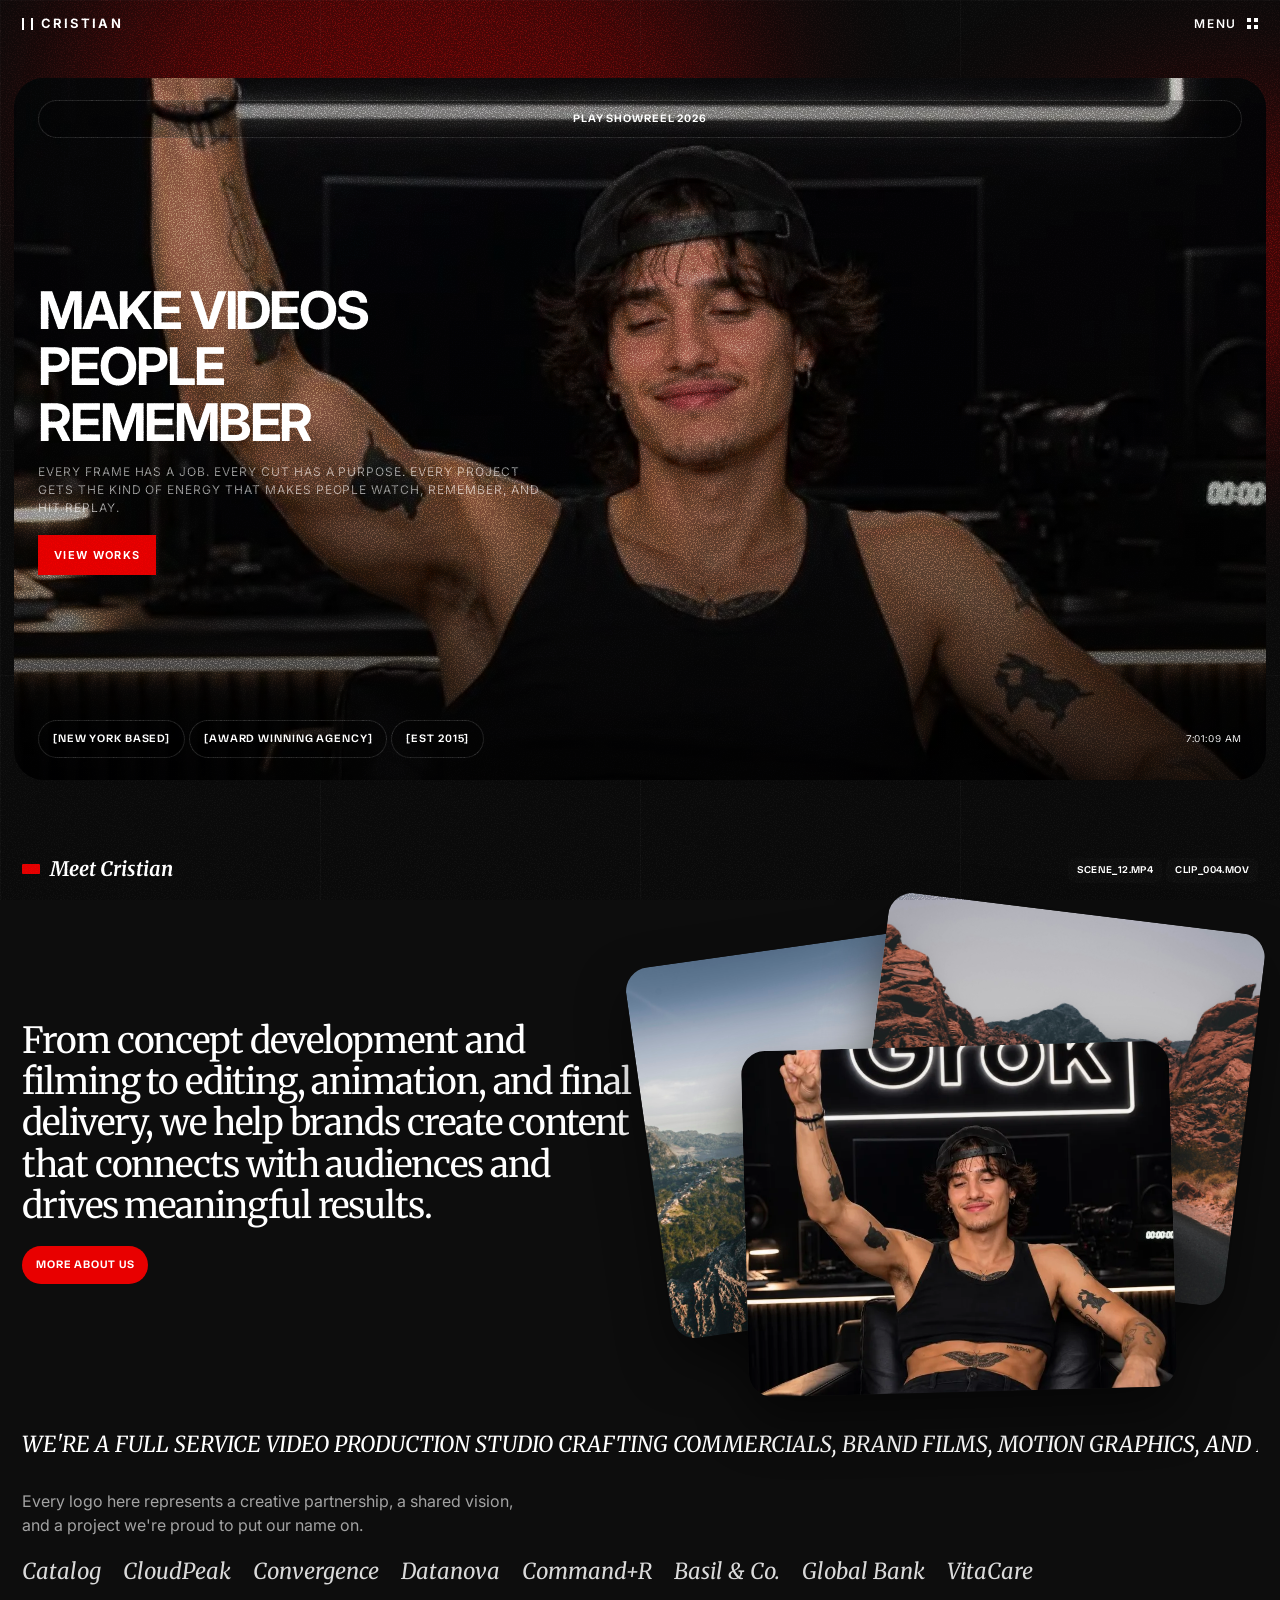
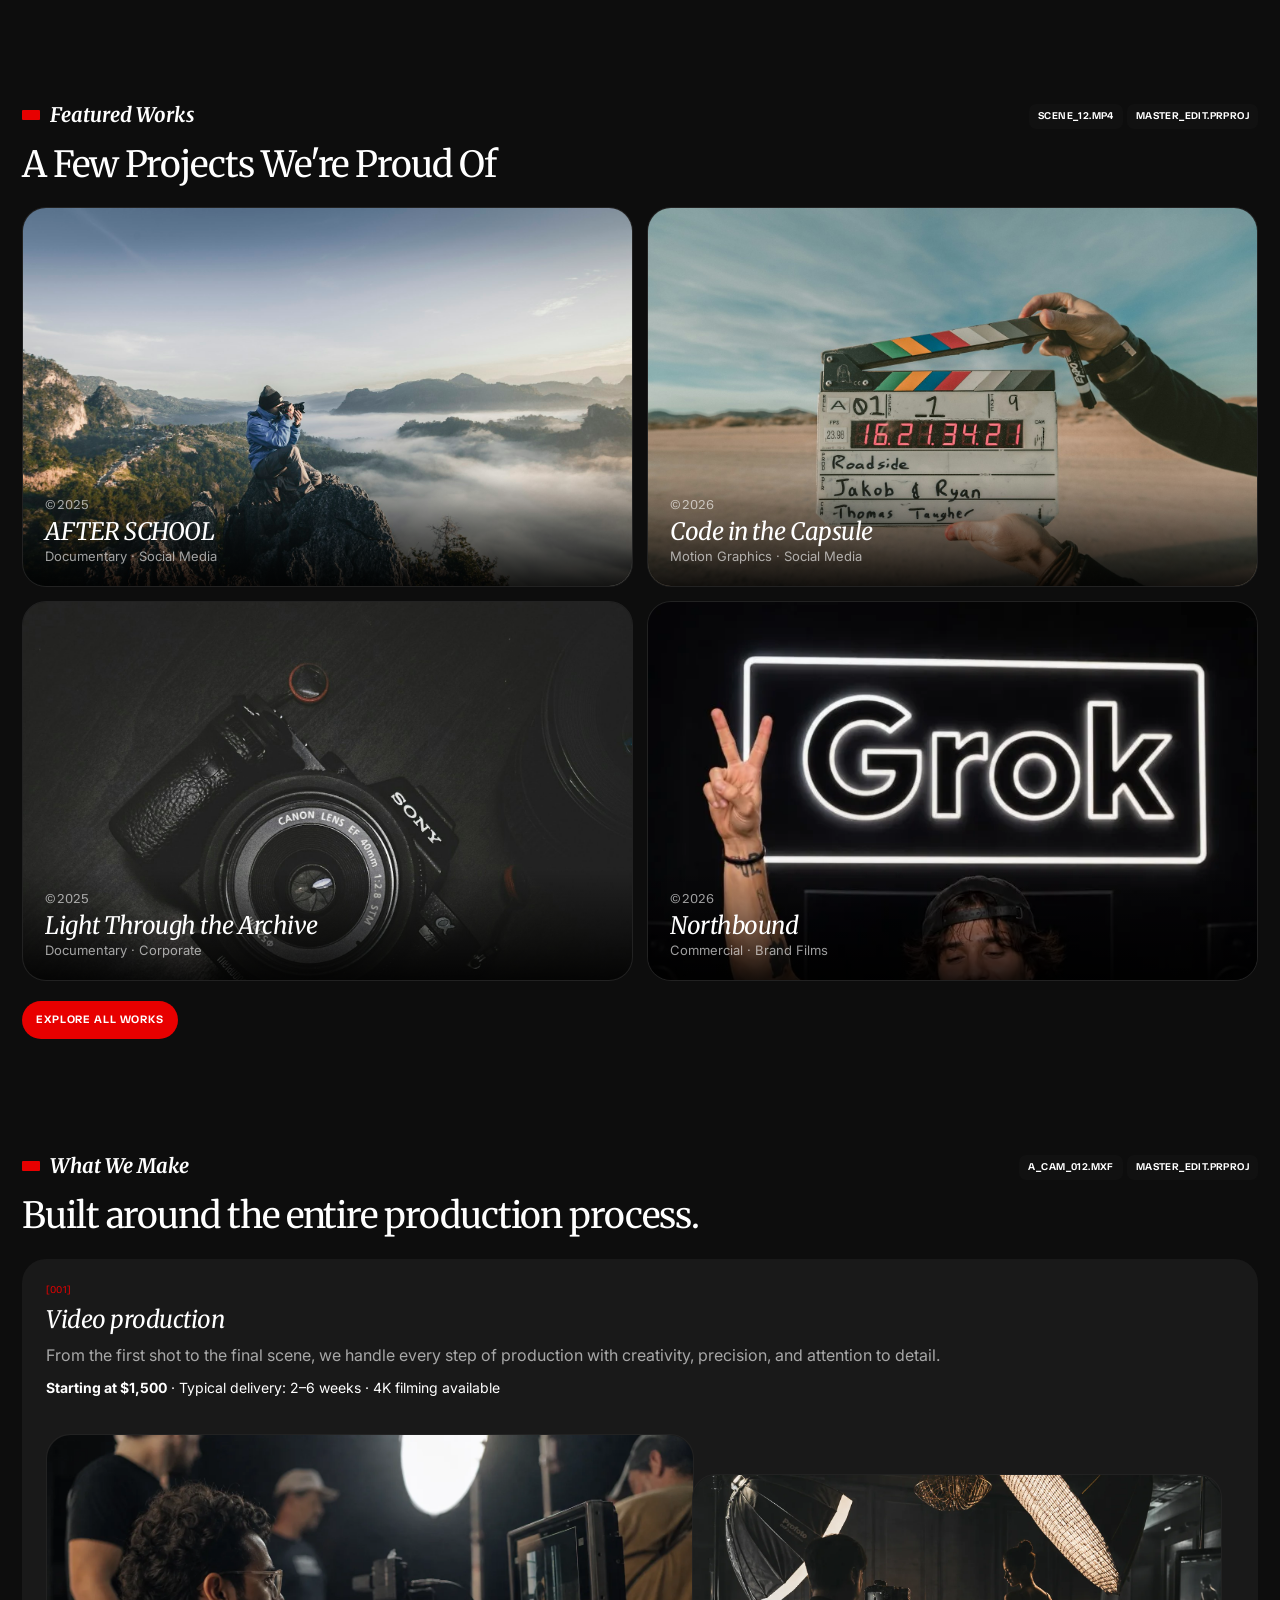
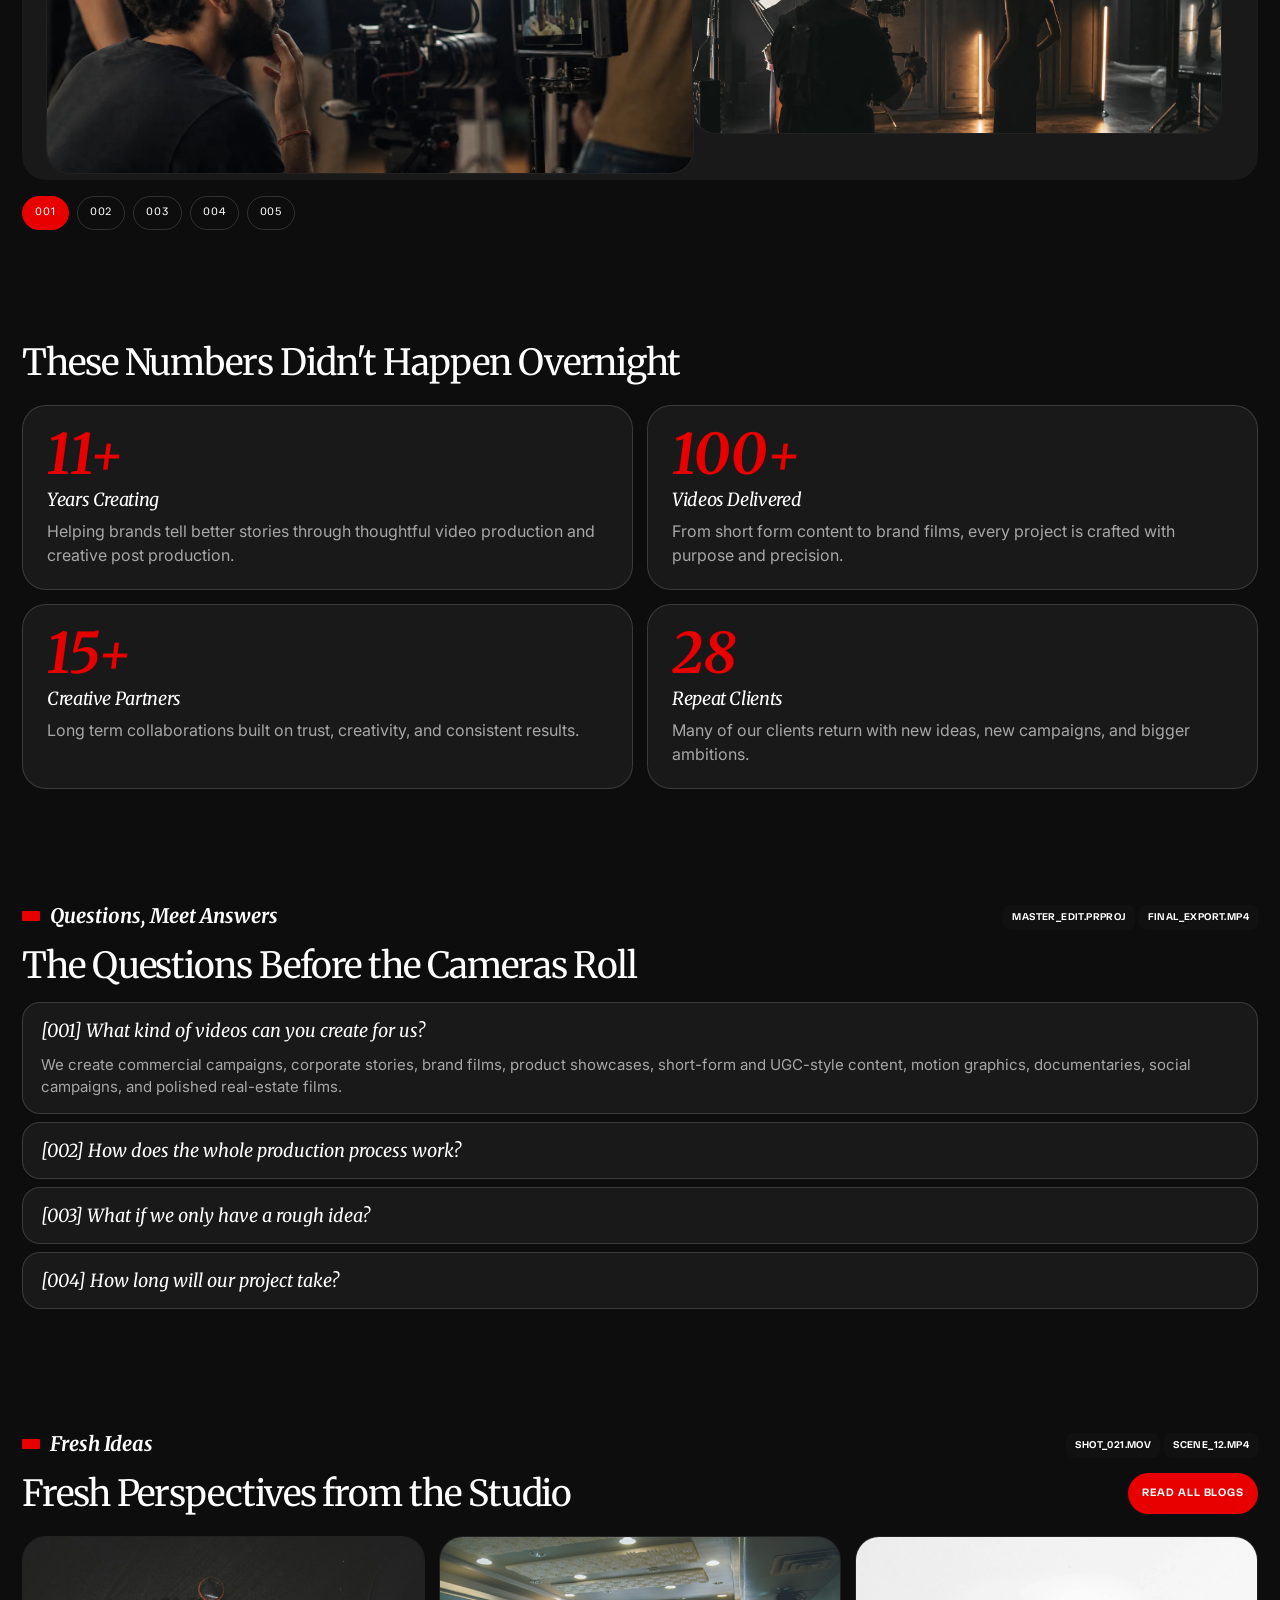
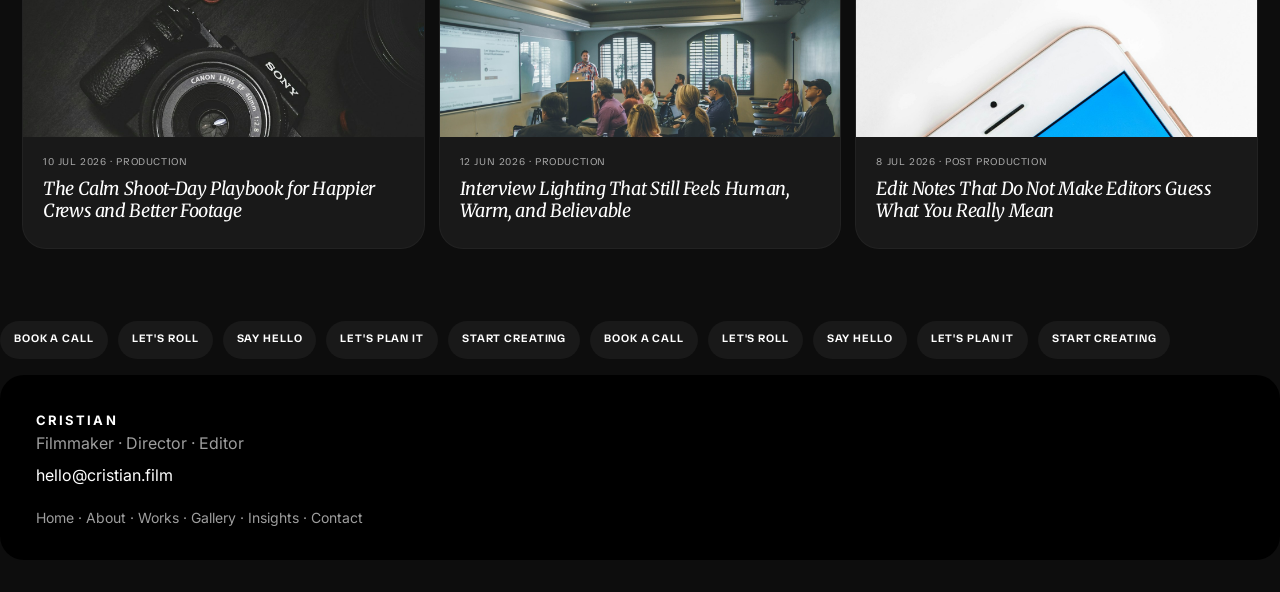
==== commit bf0b9885: "Rebuild menu as VideoFolio grid overlay with red bar, hover cells, and page glows." ====
--- a/index.html
+++ b/index.html
@@ -7,29 +7,44 @@
   <link rel="stylesheet" href="css/site.css">
 </head>
 <body>
+  <div class="glows" aria-hidden="true"><span class="g1"></span><span class="g2"></span></div>
+  <div class="tech-grid" aria-hidden="true"></div>
+
   <header class="topbar">
-    <a class="logo" href="index.html">Cristian</a>
-    <button class="menu-btn" id="open-menu" type="button">Menu</button>
+    <a class="logo" href="index.html"><span class="mark"></span> Cristian</a>
+    <button class="menu-btn" id="open-menu" type="button">Menu <span class="dots" aria-hidden="true"><i></i><i></i><i></i><i></i></span></button>
   </header>
 
+  <div class="overlay-dim" id="overlay-dim"></div>
   <div class="overlay" id="overlay">
-    <div class="overlay-top">
-      <a class="logo" href="index.html">Cristian</a>
-      <button class="menu-btn" id="close-menu" type="button">Close</button>
-    </div>
-    <nav>
-      <a href="index.html"><span class="num">[01]</span> Home</a>
-      <a href="works/index.html"><span class="num">[02]</span> Works</a>
-      <a href="gallery/index.html"><span class="num">[03]</span> Gallery</a>
-      <a href="insights/index.html"><span class="num">[04]</span> Insights</a>
-      <a href="about/index.html"><span class="num">[05]</span> About</a>
-      <a href="contact/index.html"><span class="num">[06]</span> Contact</a>
+    <div class="overlay-bar">
+      <a class="logo" href="index.html"><span class="mark"></span> Cristian</a>
+      <button class="menu-btn" id="close-menu" type="button">Close <span style="font-size:18px;line-height:1">×</span></button>
+    </div>
+    <nav class="nav-grid">
+      <a href="index.html"><span class="num">[01]</span> Home<img class="preview" src="img/cristian.webp" alt=""></a>
+      <a href="works/index.html"><span class="num">[02]</span> Works<img class="preview" src="img/work-01.jpg" alt=""></a>
+      <a href="gallery/index.html"><span class="num">[03]</span> Gallery<img class="preview" src="img/gal-01.jpg" alt=""></a>
+      <a href="insights/index.html"><span class="num">[04]</span> Insights<img class="preview" src="img/blog-01.jpg" alt=""></a>
+      <a href="about/index.html"><span class="num">[05]</span> About<img class="preview" src="img/cristian.webp" alt=""></a>
+      <a href="contact/index.html"><span class="num">[06]</span> Contact<img class="preview" src="img/work-08.webp" alt=""></a>
+      <a class="wide" href="insights/index.html"><span class="num">[07]</span> Premium Resources</a>
     </nav>
     <div class="overlay-foot">
-      <button type="button" id="copy-email">hello@cristian.film</button>
-      <span id="clock" class="mono"></span>
+      <button class="mail" type="button" id="copy-email">hello@cristian.film <span aria-hidden="true">⧉</span></button>
+      <p class="overlay-meta">New York — Working Worldwide · Sun–Thu 10:00–18:00</p>
+    </div>
+    <div class="socials">
+      <a href="#" aria-label="YouTube"><svg viewBox="0 0 24 24" aria-hidden="true"><path d="M12 2 3 7v10l9 5 9-5V7z"/></svg></a>
+      <a href="#" aria-label="Instagram"><svg viewBox="0 0 24 24" aria-hidden="true"><path d="M12 2 3 7v10l9 5 9-5V7z"/></svg></a>
+      <a href="#" aria-label="WhatsApp"><svg viewBox="0 0 24 24" aria-hidden="true"><path d="M12 2 3 7v10l9 5 9-5V7z"/></svg></a>
+      <a href="#" aria-label="X"><svg viewBox="0 0 24 24" aria-hidden="true"><path d="M12 2 3 7v10l9 5 9-5V7z"/></svg></a>
+      <a href="#" aria-label="Facebook"><svg viewBox="0 0 24 24" aria-hidden="true"><path d="M12 2 3 7v10l9 5 9-5V7z"/></svg></a>
+      <a href="#" aria-label="LinkedIn"><svg viewBox="0 0 24 24" aria-hidden="true"><path d="M12 2 3 7v10l9 5 9-5V7z"/></svg></a>
     </div>
   </div>
+
+  
 
   <section class="hero-wrap">
     <div class="hero media">
@@ -37,20 +52,9 @@
       <div class="hero-inner">
         <a class="pill pill-ghost" href="contact/index.html">Play Showreel 2026</a>
         <div>
-          <h1>We make videos people remember</h1>
-          <p class="muted">Every frame has a job. Every cut has a purpose. Every project gets the kind of energy that makes people watch, remember, and hit replay.</p>
-          <div class="marquee" style="max-width:420px;margin-top:18px">
-            <div class="marquee-track">
-              <a class="pill pill-lime" href="works/index.html">View Works</a>
-              <a class="pill pill-lime" href="works/index.html">View Works</a>
-              <a class="pill pill-lime" href="works/index.html">View Works</a>
-              <a class="pill pill-lime" href="works/index.html">View Works</a>
-              <a class="pill pill-lime" href="works/index.html">View Works</a>
-              <a class="pill pill-lime" href="works/index.html">View Works</a>
-              <a class="pill pill-lime" href="works/index.html">View Works</a>
-              <a class="pill pill-lime" href="works/index.html">View Works</a>
-            </div>
-          </div>
+          <h1>Make videos people remember</h1>
+          <p class="muted" style="text-transform:uppercase;letter-spacing:.08em;font-size:12px">Every frame has a job. Every cut has a purpose. Every project gets the kind of energy that makes people watch, remember, and hit replay.</p>
+          <a class="btn-red" href="works/index.html" style="margin-top:18px">View Works</a>
         </div>
         <div style="display:flex;justify-content:space-between;gap:12px;flex-wrap:wrap;align-items:center">
           <div>
--- a/css/site.css
+++ b/css/site.css
@@ -41,7 +41,7 @@
   content: "";
   position: fixed;
   inset: 0;
-  z-index: 90;
+  z-index: 200;
   pointer-events: none;
   background-image: url("../img/noise.png");
   background-repeat: repeat;
@@ -52,7 +52,29 @@
 img { max-width: 100%; display: block; }
 a { color: inherit; text-decoration: none; }
 button { font: inherit; cursor: pointer; border: 0; background: none; color: inherit; }
-::selection { background: var(--lime); color: #111; }
+::selection { background: var(--red); color: #fff; }
+.section, .page, .page-hero, .hero-wrap, footer, .filmstrip { position: relative; z-index: 2; }
+
+.glows { position: fixed; inset: 0; z-index: 0; pointer-events: none; overflow: hidden; }
+.glows span {
+  position: absolute; border-radius: 50%;
+  background: var(--red); filter: blur(90px); opacity: .42;
+  animation: drift 14s ease-in-out infinite alternate;
+}
+.glows .g1 { width: 52vw; height: 34vw; top: -12%; left: 6%; }
+.glows .g2 { width: 40vw; height: 22vw; top: 16%; right: -12%; transform: rotate(-22deg); animation-delay: -4s; }
+@keyframes drift {
+  from { transform: translate(0,0) scale(1); }
+  to { transform: translate(4%, 6%) scale(1.08); }
+}
+.tech-grid {
+  position: fixed; inset: 0; z-index: 1; pointer-events: none;
+  background-image:
+    linear-gradient(rgba(255,255,255,.07) 1px, transparent 1px),
+    linear-gradient(90deg, rgba(255,255,255,.07) 1px, transparent 1px);
+  background-size: 100% 25%, 25% 100%;
+  opacity: .45;
+}
 
 .serif { font-family: Merriweather, Georgia, serif; }
 .mono {
@@ -64,53 +86,150 @@
 
 .topbar {
   position: fixed; inset: 0 0 auto 0; z-index: 50;
-  display: flex; justify-content: space-between; align-items: flex-start;
-  padding: 16px 20px; pointer-events: none;
+  display: flex; justify-content: space-between; align-items: center;
+  padding: 14px 22px; pointer-events: none;
 }
 .topbar a, .topbar button { pointer-events: auto; }
 .logo {
-  font-family: Merriweather, Georgia, serif;
-  font-style: italic;
-  font-size: 22px;
-  letter-spacing: -0.02em;
+  display: inline-flex; align-items: center; gap: 8px;
+  font-family: Inter, system-ui, sans-serif;
+  font-style: normal; font-weight: 700;
+  font-size: 13px; letter-spacing: 0.16em; text-transform: uppercase;
+}
+.logo .mark {
+  width: 11px; height: 12px;
+  border-left: 2px solid currentColor; border-right: 2px solid currentColor;
 }
 .menu-btn {
-  background: #fff; color: #111; border-radius: 999px;
-  min-height: 42px; padding: 0 18px;
-  font-family: "TASA Orbiter", monospace;
-  font-size: 11px; font-weight: 700; letter-spacing: 0.08em; text-transform: uppercase;
-  transition: background .2s, transform .2s;
-}
-.menu-btn:hover { background: var(--lime); transform: translateY(-1px); }
+  background: none; color: #fff; border-radius: 0;
+  min-height: 0; padding: 0;
+  display: inline-flex; align-items: center; gap: 10px;
+  font-family: Inter, system-ui, sans-serif;
+  font-size: 12px; font-weight: 600; letter-spacing: 0.14em; text-transform: uppercase;
+  transition: color .2s;
+}
+.menu-btn:hover { background: none; transform: none; color: var(--red); }
+.dots { display: grid; grid-template-columns: 4px 4px; gap: 3px; }
+.dots i { width: 4px; height: 4px; background: currentColor; display: block; }
+
+.overlay-dim {
+  position: fixed; inset: 0; z-index: 80;
+  background: rgba(0,0,0,.55); backdrop-filter: blur(12px);
+  opacity: 0; visibility: hidden; pointer-events: none;
+  transition: opacity .45s ease, visibility .45s;
+}
+.overlay-dim.is-open { opacity: 1; visibility: visible; pointer-events: auto; }
 
 .overlay {
-  position: fixed; inset: 0; z-index: 70; background: var(--black);
-  display: none; overflow: auto;
-}
-.overlay.open { display: block; }
-.overlay-top { display: flex; justify-content: space-between; padding: 16px 20px; }
-.overlay nav { padding: 6vh 7vw 8vh; }
-.overlay nav a {
-  display: flex; gap: 14px; align-items: baseline;
-  font-family: Merriweather, Georgia, serif;
-  font-size: var(--fs-nav); line-height: 1.05;
-  padding: 6px 0;
-  transition: color .2s, transform .2s;
-}
-.overlay nav a:hover {
-  color: var(--lime);
-  animation: glitch-text .35s steps(2) infinite;
-}
-.overlay .num {
-  font-family: "TASA Orbiter", monospace;
-  font-size: 11px; color: var(--red); opacity: 1;
-}
+  position: fixed; z-index: 85;
+  left: 3.5vw; right: 3.5vw; top: 3vh; bottom: 3vh;
+  max-width: 1180px; margin-inline: auto;
+  height: auto; max-height: 94vh;
+  display: flex; flex-direction: column;
+  background: #141414;
+  border: 1px solid rgba(255,255,255,.08);
+  transform: translateY(-24px) scale(.985);
+  opacity: 0; visibility: hidden; pointer-events: none;
+  transition: transform .55s cubic-bezier(.76,0,.24,1), opacity .4s ease, visibility .4s;
+  overflow: hidden;
+}
+.overlay.is-open {
+  transform: none; opacity: 1; visibility: visible; pointer-events: auto;
+}
+.overlay-bar {
+  background: var(--red); color: #fff;
+  display: flex; justify-content: space-between; align-items: center;
+  padding: 12px 18px; min-height: 48px; flex: none;
+}
+.overlay-bar .logo, .overlay-bar .menu-btn { color: #fff; }
+.overlay-bar .menu-btn:hover { color: #111; }
+.nav-grid {
+  display: grid; grid-template-columns: 1fr 1fr 1fr;
+  flex: 1; min-height: 220px;
+}
+.nav-grid a {
+  position: relative; overflow: hidden;
+  display: flex; flex-direction: column; justify-content: space-between;
+  padding: 14px 16px; min-height: 110px;
+  border-right: 1px solid rgba(255,255,255,.12);
+  border-bottom: 1px solid rgba(255,255,255,.12);
+  font-family: Inter, system-ui, sans-serif;
+  font-weight: 650; font-size: clamp(13px, 1.7vw, 20px);
+  letter-spacing: .08em; text-transform: uppercase;
+  transition: background .2s;
+}
+.nav-grid a:nth-child(3n) { border-right: 0; }
+.nav-grid a.wide { grid-column: 1 / -1; min-height: 64px; flex-direction: row; align-items: center; }
+.nav-grid .num {
+  font-family: Inter, sans-serif; font-size: 11px; font-weight: 500;
+  letter-spacing: .08em; color: rgba(255,255,255,.5);
+}
+.nav-grid a .preview {
+  position: absolute; right: 14px; top: 14px;
+  width: 78px; height: 52px; object-fit: cover;
+  opacity: 0; filter: grayscale(1) contrast(1.35);
+  transition: opacity .2s;
+}
+.nav-grid a:hover { background: var(--red); }
+.nav-grid a:hover .num { color: #fff; }
+.nav-grid a:hover .preview { opacity: 1; animation: rgb-shift .35s steps(2) infinite; }
 .overlay-foot {
-  display: flex; justify-content: space-between; gap: 24px; flex-wrap: wrap;
-  padding: 0 7vw 36px;
-  font-family: Merriweather, Georgia, serif; font-style: italic; font-size: 18px;
-}
-.overlay-foot button:hover { color: var(--lime); }
+  display: grid; gap: 10px;
+  padding: 18px 18px 0; border-top: 1px solid rgba(255,255,255,.12);
+}
+.overlay-foot .mail {
+  font-family: Inter, sans-serif; font-weight: 700;
+  font-size: clamp(16px, 2.4vw, 28px);
+  letter-spacing: .04em; text-transform: uppercase;
+  display: inline-flex; align-items: center; gap: 10px;
+  background: none; padding: 0; min-height: 0;
+}
+.overlay-foot .mail:hover { color: var(--red); }
+.overlay-meta { font-size: 11px; letter-spacing: .06em; text-transform: uppercase; color: var(--muted); }
+.socials {
+  display: grid; grid-template-columns: repeat(6, 1fr);
+  border-top: 1px solid rgba(255,255,255,.12); margin-top: 8px;
+}
+.socials a {
+  display: flex; align-items: center; justify-content: center;
+  min-height: 48px; border-right: 1px solid rgba(255,255,255,.12);
+  transition: background .2s;
+}
+.socials a:last-child { border-right: 0; }
+.socials a:hover { background: var(--red); }
+.socials svg { width: 16px; height: 16px; fill: #fff; }
+
+.page-hero {
+  padding: 100px 4vw 28px;
+  display: grid; grid-template-columns: 1fr 1fr;
+  gap: 20px; align-items: end; min-height: 38vh;
+}
+.page-hero h1 {
+  font-family: Inter, system-ui, sans-serif;
+  font-weight: 700; text-transform: uppercase;
+  letter-spacing: -0.04em; line-height: .9;
+  font-size: clamp(36px, 7vw, 72px); margin: 0; max-width: none;
+}
+.page-hero .lead {
+  margin: 0; max-width: 38ch; justify-self: end;
+  font-size: 11px; letter-spacing: .1em; text-transform: uppercase; line-height: 1.55;
+}
+.filmstrip {
+  display: flex; justify-content: space-between; flex-wrap: wrap; gap: 8px 16px;
+  margin: 0 4vw; padding: 12px 0;
+  border-top: 1px solid rgba(255,255,255,.12);
+  border-bottom: 1px solid rgba(255,255,255,.12);
+  font-family: "TASA Orbiter", monospace; font-size: 10px; letter-spacing: .1em; text-transform: uppercase;
+}
+.btn-red {
+  display: inline-flex; align-items: center; gap: 8px;
+  background: var(--red); color: #fff;
+  min-height: 40px; padding: 0 16px;
+  font-family: Inter, sans-serif; font-size: 11px; font-weight: 700;
+  letter-spacing: .12em; text-transform: uppercase;
+  transition: filter .2s, transform .2s;
+}
+.btn-red:hover { filter: brightness(1.1); transform: translateY(-1px); }
 
 .hero-wrap { padding: 78px 14px 18px; }
 .hero {
@@ -135,8 +254,8 @@
   transition: background .2s, color .2s, transform .2s, border-color .2s;
 }
 .pill:hover { transform: translateY(-1px); }
-.pill-lime { background: var(--lime); color: #111; }
-.pill-lime:hover { background: var(--lime-2); }
+.pill-lime { background: var(--red); color: #fff; }
+.pill-lime:hover { background: #ff2a2a; color: #fff; }
 .pill-ghost { border: 1px solid var(--line); background: rgba(0,0,0,.25); }
 .pill-ghost:hover { background: var(--lime); color: #111; border-color: var(--lime); }
 .pill-dark { background: var(--card); color: #fff; }
@@ -247,14 +366,20 @@
   border-radius: var(--radius); padding: 32px 36px;
 }
 .muted { color: var(--muted); }
-.page { padding: 110px 22px 72px; max-width: 1440px; margin: 0 auto; }
+.page { padding: 36px 22px 72px; max-width: 1440px; margin: 0 auto; }
 .page > h1 { max-width: 16ch; font-size: clamp(32px, 5vw, var(--fs-h1)); }
 .lead { max-width: 640px; margin-top: 14px; font-size: 16px; line-height: 1.55; color: var(--muted); }
 .process h3, .team h3 { font-size: 20px; }
 .process .mono { color: var(--red); font-size: 12px; }
 .pad { padding: 18px 20px; min-height: auto; }
 .pad h3 { font-size: 18px; }
-.hero-inner h1 { max-width: 14ch; }
+.hero-inner h1 {
+  max-width: 12ch;
+  text-transform: uppercase;
+  font-family: Inter, system-ui, sans-serif;
+  font-weight: 700;
+  letter-spacing: -0.04em;
+}
 .hero-inner .muted { max-width: 520px; margin-top: 12px; font-size: 15px; }
 .cta-row { display: flex; flex-wrap: wrap; align-items: center; gap: 10px; margin-top: 22px; }
 
@@ -283,7 +408,7 @@
   border: 1px solid var(--line); font-family: "TASA Orbiter", monospace;
   font-size: 11px; letter-spacing: .08em;
 }
-.slide-nav button.on { background: var(--lime); color: #111; border-color: var(--lime); }
+.slide-nav button.on { background: var(--red); color: #fff; border-color: var(--red); }
 
 .overlap {
   display: grid; grid-template-columns: 1.1fr .9fr; gap: 10px; align-items: end;
@@ -308,4 +433,10 @@
   .stack { min-height: 360px; }
   .overlap { grid-template-columns: 1fr; }
   .overlap .a, .overlap .b { transform: none; min-height: 260px; }
-}
+  .page-hero { grid-template-columns: 1fr; min-height: 0; padding-top: 88px; }
+  .page-hero .lead { justify-self: start; }
+  .nav-grid { grid-template-columns: 1fr 1fr; }
+  .nav-grid a:nth-child(3n) { border-right: 1px solid rgba(255,255,255,.12); }
+  .nav-grid a:nth-child(2n) { border-right: 0; }
+  .overlay { left: 10px; right: 10px; top: 10px; bottom: 10px; }
+}
